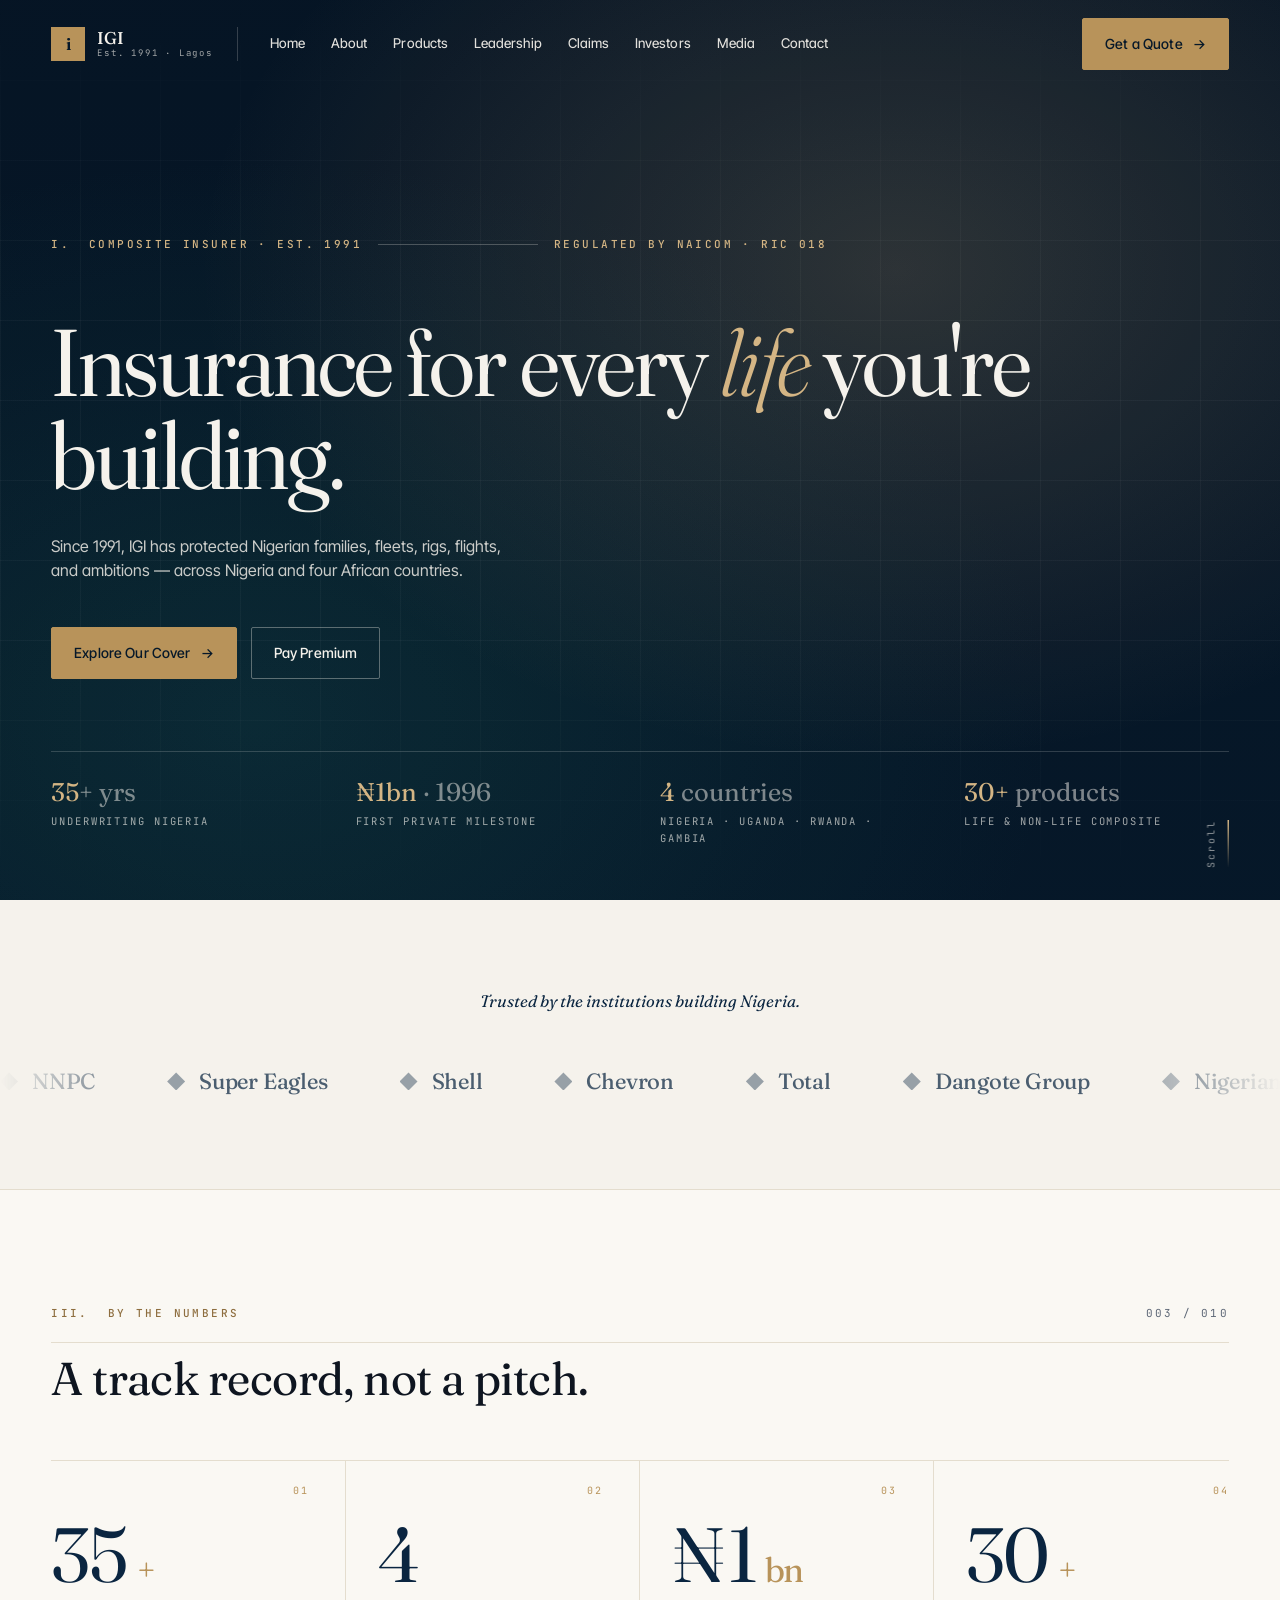
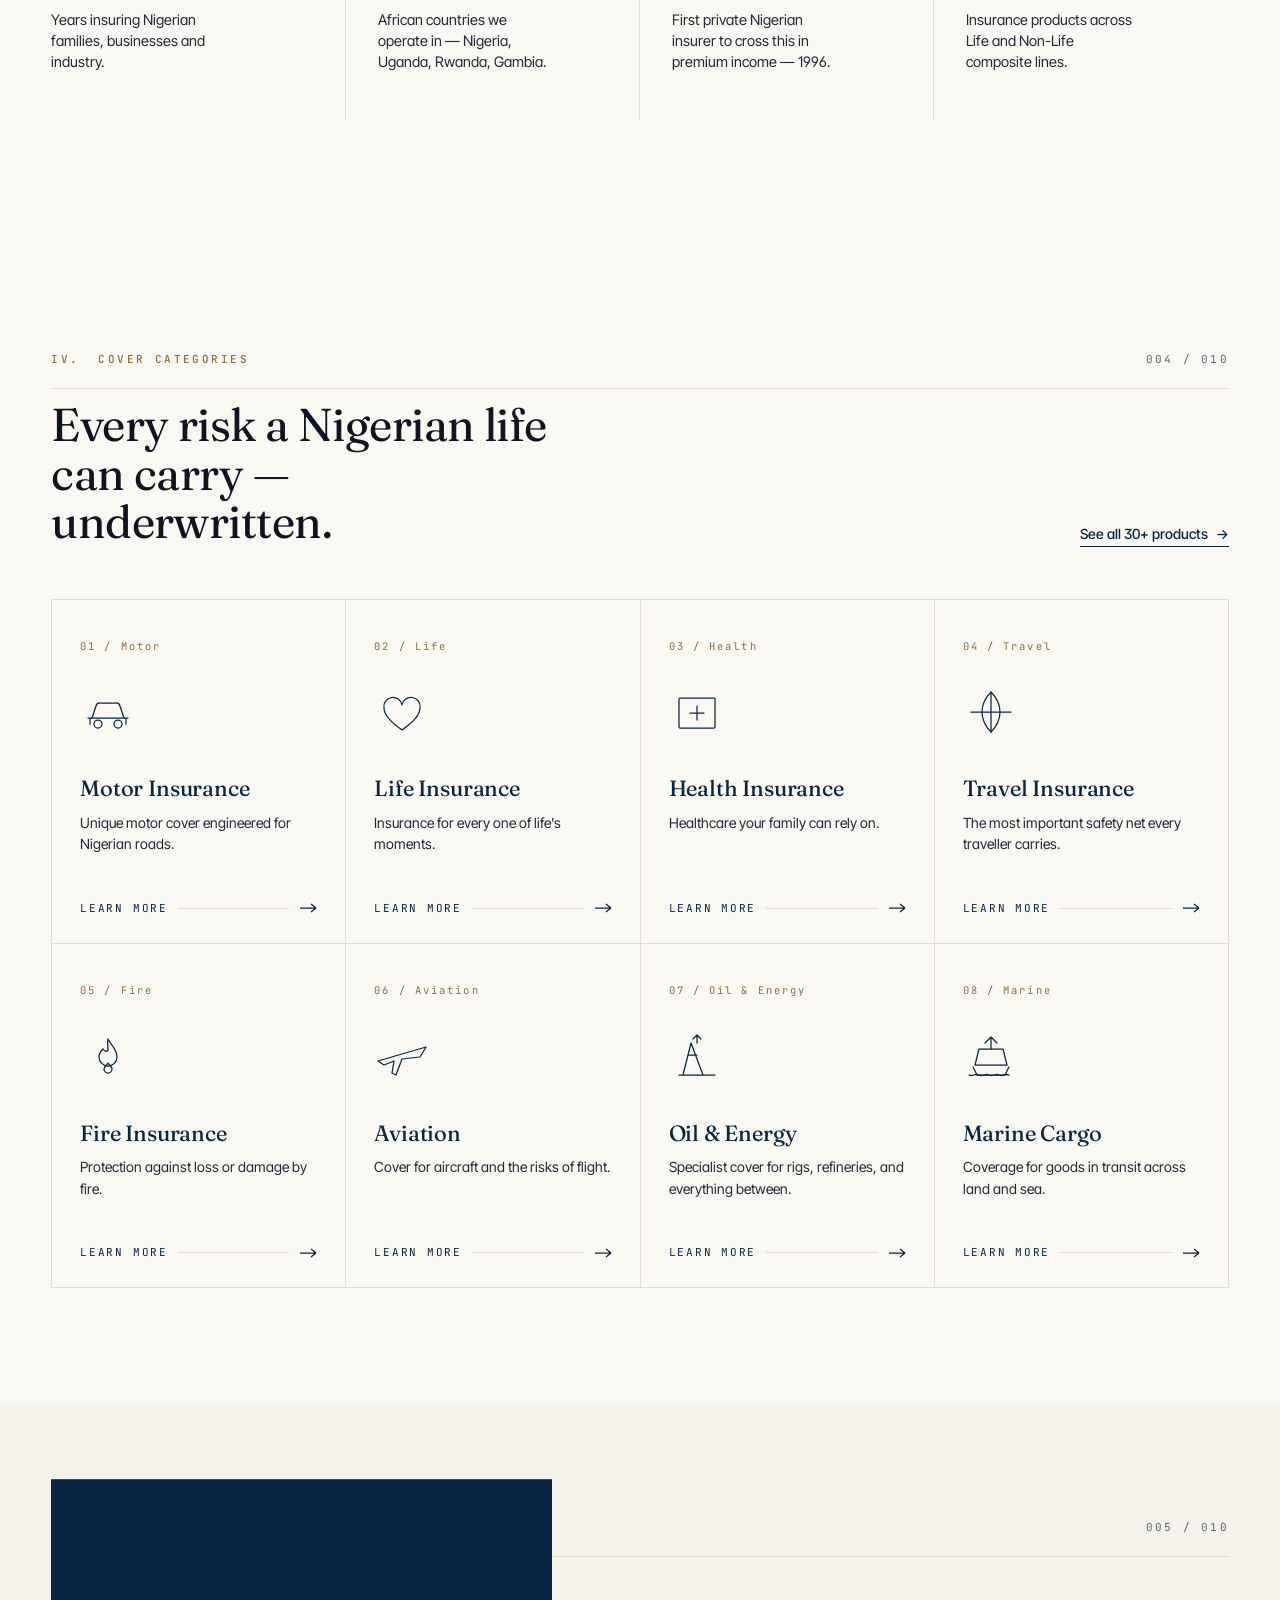
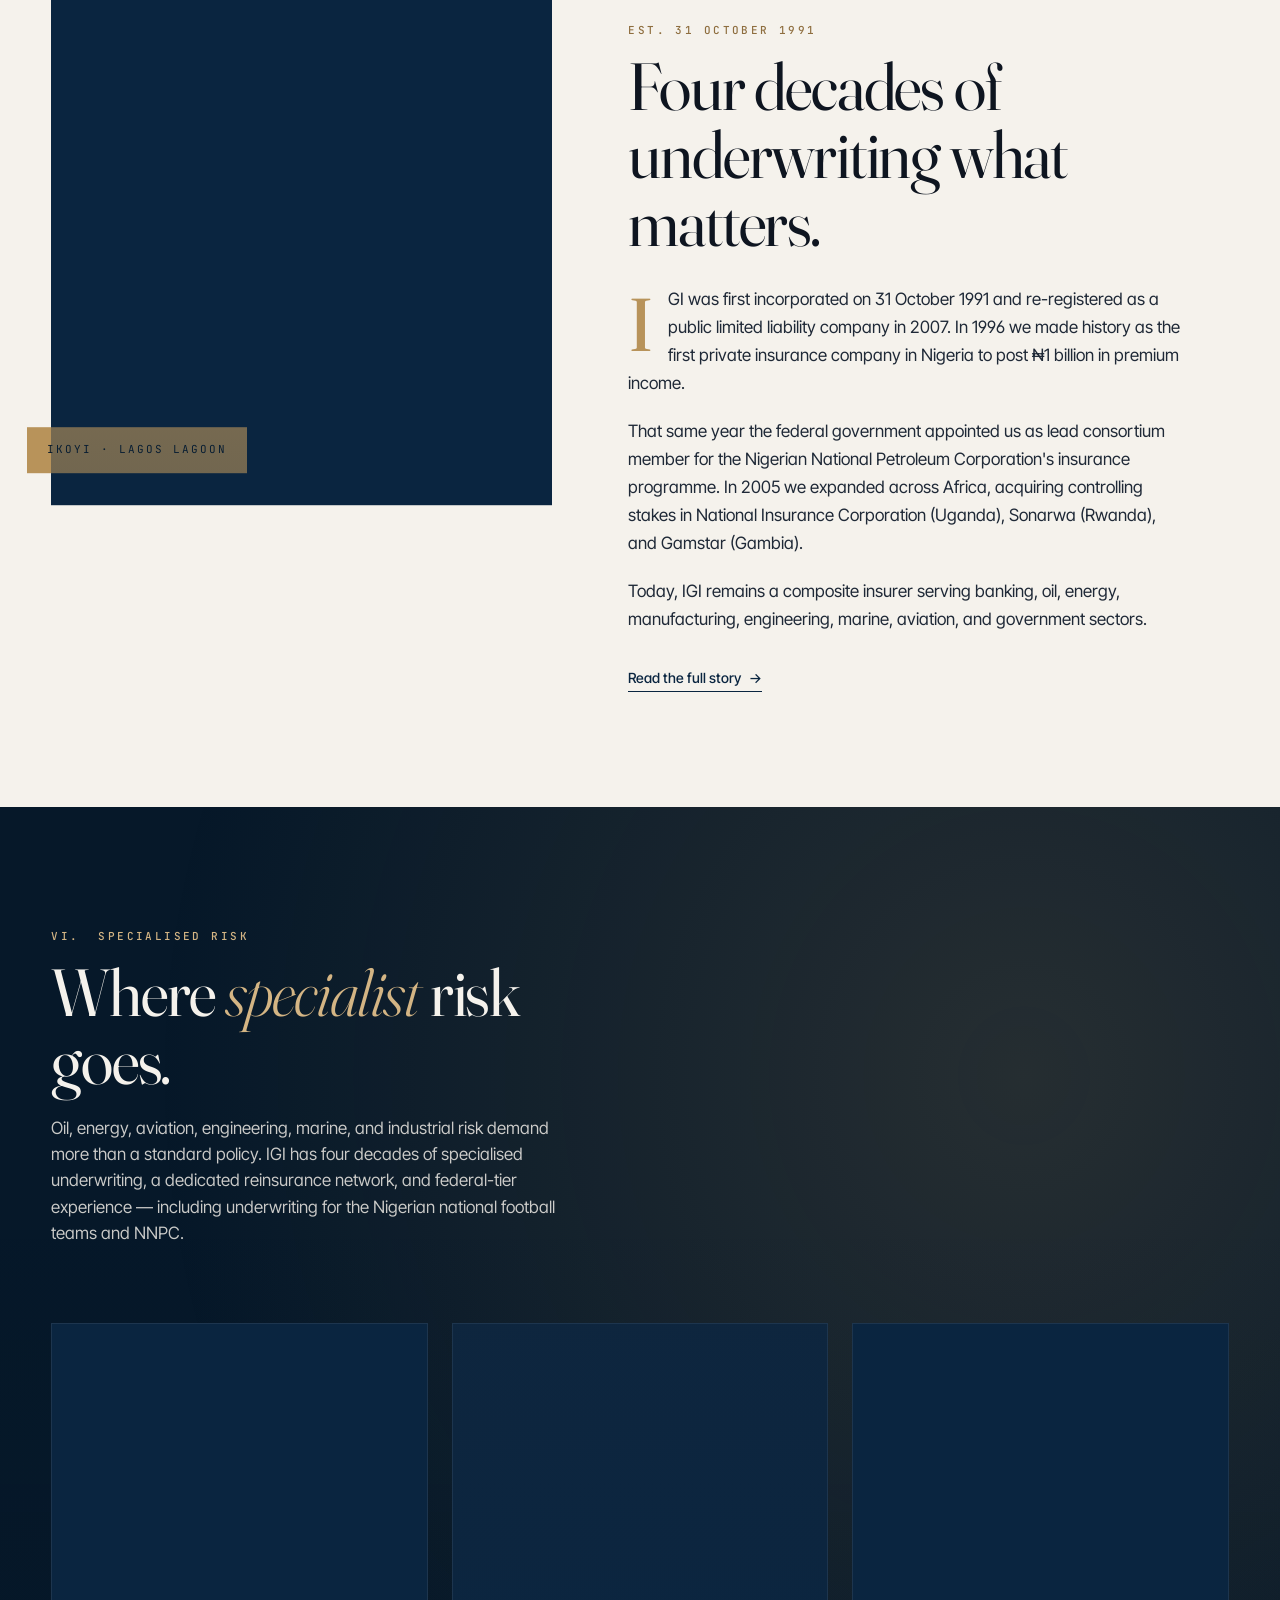
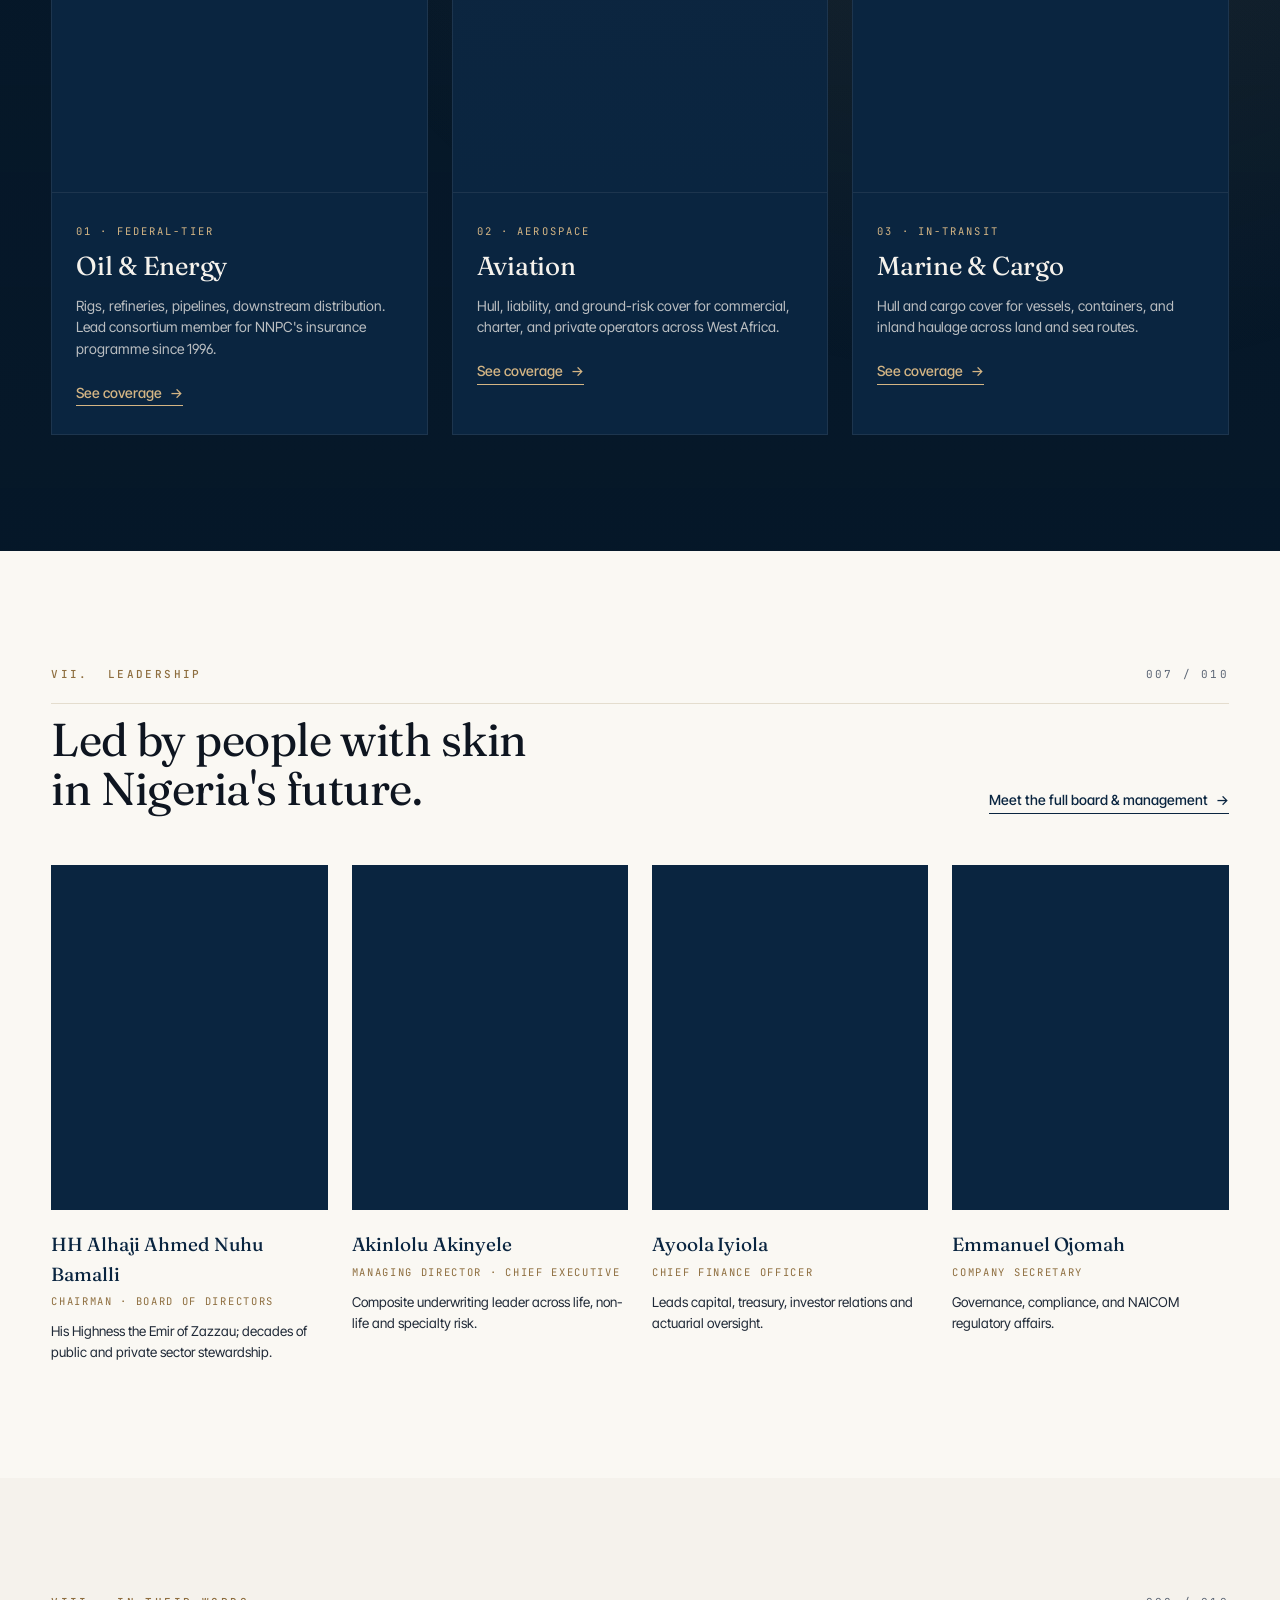
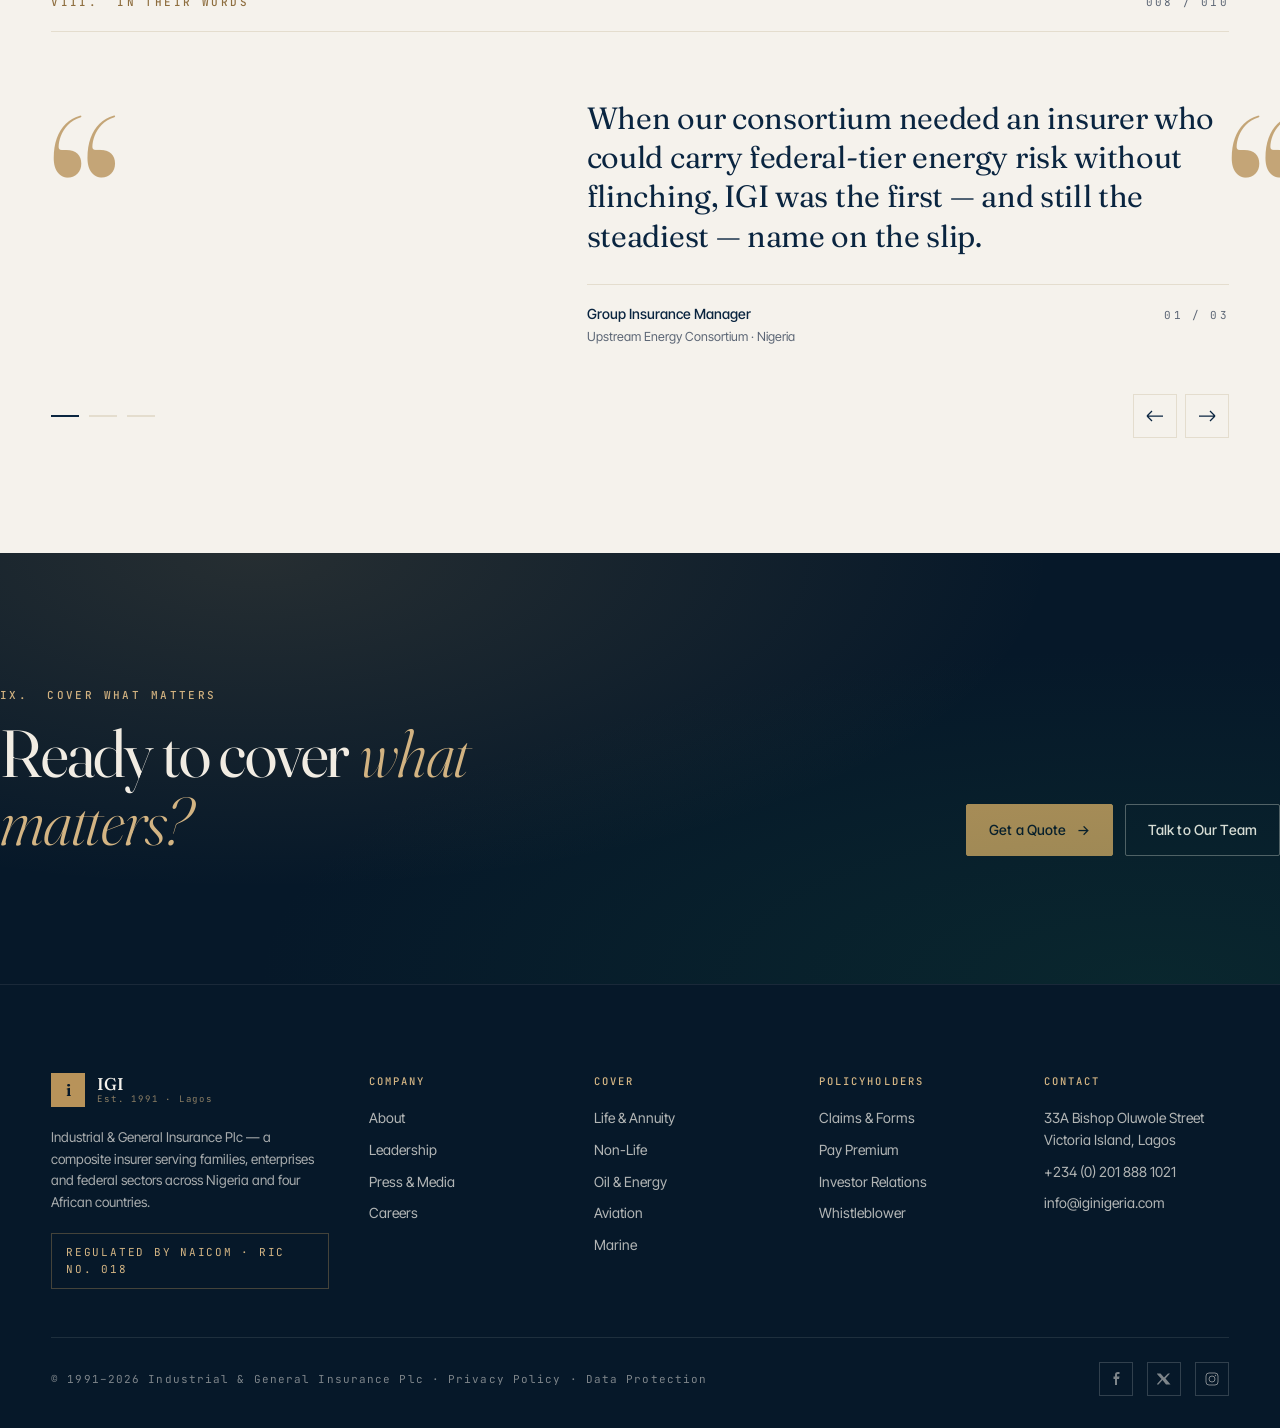
==== index.html @ 30a7a29e "Initial commit — IGI speculative redesign Static HTML/CSS/JS build of Industrial & General Insurance" ====
<!doctype html>
<html lang="en">
<head>
<meta charset="utf-8">
<meta name="viewport" content="width=device-width, initial-scale=1">
<title>IGI — Industrial & General Insurance Plc</title>
<meta name="description" content="Since 1991, IGI has protected Nigerian families, fleets, rigs, flights, and ambitions — across Nigeria and four African countries.">
<link rel="preconnect" href="https://fonts.googleapis.com">
<link rel="preconnect" href="https://fonts.gstatic.com" crossorigin>
<link href="https://fonts.googleapis.com/css2?family=Fraunces:ital,opsz,wght@0,9..144,300..600;1,9..144,300..500&family=Inter+Tight:wght@380;400;450;500;600&family=JetBrains+Mono:wght@400;500&display=swap" rel="stylesheet">
<link rel="stylesheet" href="assets/styles.css">
</head>
<body>

<!-- ============ NAV ============ -->
<header class="nav is-light">
  <div class="container nav__inner">
    <a href="index.html" class="nav__logo">
      <div class="nav__logo-mark">i</div>
      <div class="nav__logo-text">IGI<small>Est. 1991 · Lagos</small></div>
    </a>
    <nav class="nav__links" aria-label="Primary">
      <a class="nav__link is-active" href="index.html">Home</a>
      <a class="nav__link" href="about.html">About</a>
      <a class="nav__link" href="products.html">Products</a>
      <a class="nav__link" href="leadership.html">Leadership</a>
      <a class="nav__link" href="claims.html">Claims</a>
      <a class="nav__link" href="investors.html">Investors</a>
      <a class="nav__link" href="media.html">Media</a>
      <a class="nav__link" href="contact.html">Contact</a>
    </nav>
    <div class="nav__cta">
      <a href="#quote" class="btn btn--primary">Get a Quote <span class="btn__arrow">→</span></a>
      <button class="nav__toggle" type="button" aria-label="Toggle menu" aria-expanded="false">
        <span></span><span></span><span></span>
      </button>
    </div>
  </div>
</header>
<nav class="nav__mobile" aria-label="Mobile">
  <a href="index.html" class="is-active">Home</a>
  <a href="about.html">About</a>
  <a href="products.html">Products</a>
  <a href="leadership.html">Leadership</a>
  <a href="claims.html">Claims</a>
  <a href="investors.html">Investors</a>
  <a href="media.html">Media</a>
  <a href="contact.html">Contact</a>
  <a href="#quote" class="btn btn--primary">Get a Quote <span class="btn__arrow">→</span></a>
</nav>

<!-- ============ HERO ============ -->
<section class="hero" data-screen-label="01 Hero">
  <div class="hero__bg"></div>
  <div class="hero__grid"></div>
  <div class="container hero__content">
    <div class="hero__top">
      <span class="eyebrow eyebrow--light">I. &nbsp;Composite Insurer · Est. 1991</span>
      <span class="hero__top-line"></span>
      <span class="eyebrow eyebrow--light">Regulated by NAICOM · RIC 018</span>
    </div>
    <h1 class="display-xl">Insurance for every <em>life</em> you're building.</h1>
    <p class="hero__sub">Since 1991, IGI has protected Nigerian families, fleets, rigs, flights, and ambitions — across Nigeria and four African countries.</p>
    <div class="hero__ctas">
      <a href="#products" class="btn btn--primary">Explore Our Cover <span class="btn__arrow">→</span></a>
      <a href="#pay" class="btn btn--ghost">Pay Premium</a>
    </div>
    <div class="hero__meta">
      <div class="hero__meta-item"><div class="k">35<span style="color:rgba(245,242,236,0.5)">+ yrs</span></div><div class="l">Underwriting Nigeria</div></div>
      <div class="hero__meta-item"><div class="k">₦1bn<span style="color:rgba(245,242,236,0.5)"> · 1996</span></div><div class="l">First private milestone</div></div>
      <div class="hero__meta-item"><div class="k">4 <span style="color:rgba(245,242,236,0.5)">countries</span></div><div class="l">Nigeria · Uganda · Rwanda · Gambia</div></div>
      <div class="hero__meta-item"><div class="k">30+<span style="color:rgba(245,242,236,0.5)"> products</span></div><div class="l">Life &amp; Non-Life composite</div></div>
    </div>
  </div>
  <div class="hero__scroll">Scroll</div>
</section>

<!-- ============ TRUST BAR ============ -->
<section class="trust" data-screen-label="02 Trust">
  <div class="container">
    <p class="trust__caption">Trusted by the institutions building Nigeria.</p>
  </div>
  <div class="marquee">
    <div class="marquee__track">
      <span class="marquee__item">NNPC</span>
      <span class="marquee__item">Super Eagles</span>
      <span class="marquee__item">Shell</span>
      <span class="marquee__item">Chevron</span>
      <span class="marquee__item">Total</span>
      <span class="marquee__item">Dangote Group</span>
      <span class="marquee__item">Nigerian Aviation</span>
      <span class="marquee__item">FGN</span>
      <!-- duplicate for seamless loop -->
      <span class="marquee__item">NNPC</span>
      <span class="marquee__item">Super Eagles</span>
      <span class="marquee__item">Shell</span>
      <span class="marquee__item">Chevron</span>
      <span class="marquee__item">Total</span>
      <span class="marquee__item">Dangote Group</span>
      <span class="marquee__item">Nigerian Aviation</span>
      <span class="marquee__item">FGN</span>
    </div>
  </div>
</section>

<!-- ============ STATS ============ -->
<section class="section stats" data-screen-label="03 Stats">
  <div class="container">
    <div class="section-head stats__head reveal">
      <div class="section-head__row">
        <span class="eyebrow">III. &nbsp;By the numbers</span>
        <span class="numeral">003 / 010</span>
      </div>
      <h2 class="display-m">A track record, not a pitch.</h2>
    </div>
    <div class="stats__grid reveal-stagger">
      <div class="stats__cell">
        <span class="ix">01</span>
        <div class="num"><span data-count="35">0</span><span class="unit">+</span></div>
        <div class="label">Years insuring Nigerian families, businesses and industry.</div>
      </div>
      <div class="stats__cell">
        <span class="ix">02</span>
        <div class="num"><span data-count="4">0</span></div>
        <div class="label">African countries we operate in — Nigeria, Uganda, Rwanda, Gambia.</div>
      </div>
      <div class="stats__cell">
        <span class="ix">03</span>
        <div class="num">₦<span data-count="1">0</span><span class="unit">bn</span></div>
        <div class="label">First private Nigerian insurer to cross this in premium income — 1996.</div>
      </div>
      <div class="stats__cell">
        <span class="ix">04</span>
        <div class="num"><span data-count="30">0</span><span class="unit">+</span></div>
        <div class="label">Insurance products across Life and Non-Life composite lines.</div>
      </div>
    </div>
  </div>
</section>

<!-- ============ PRODUCTS ============ -->
<section id="products" class="section products" data-screen-label="04 Products">
  <div class="container">
    <div class="section-head reveal">
      <div class="section-head__row">
        <span class="eyebrow">IV. &nbsp;Cover categories</span>
        <span class="numeral">004 / 010</span>
      </div>
      <div style="display:flex; align-items:end; justify-content:space-between; gap:40px; flex-wrap:wrap;">
        <h2 class="display-m" style="max-width:18ch; margin:0;">Every risk a Nigerian life can carry — underwritten.</h2>
        <a href="products.html" class="link-arrow">See all 30+ products <span>→</span></a>
      </div>
    </div>
    <div class="products__grid reveal-stagger">
      <!-- 1. Motor -->
      <a href="products.html#motor" class="pcard">
        <span class="pcard__num">01 / Motor</span>
        <div class="pcard__icon">
          <svg viewBox="0 0 56 56"><path d="M8 34h40M12 34l4-12a4 4 0 0 1 4-3h16a4 4 0 0 1 4 3l4 12M10 34v6M46 34v6"/><circle cx="18" cy="40" r="4"/><circle cx="38" cy="40" r="4"/></svg>
        </div>
        <h3 class="pcard__title">Motor Insurance</h3>
        <p class="pcard__desc">Unique motor cover engineered for Nigerian roads.</p>
        <div class="pcard__arrow"><span>Learn more</span><div class="pcard__arrow-line"></div><svg width="18" height="10" viewBox="0 0 18 10" fill="none"><path d="M1 5h16m0 0l-5-4m5 4l-5 4" stroke="currentColor" stroke-width="1.25"/></svg></div>
      </a>
      <!-- 2. Life -->
      <a href="products.html#life" class="pcard">
        <span class="pcard__num">02 / Life</span>
        <div class="pcard__icon">
          <svg viewBox="0 0 56 56"><path d="M28 46c-10-7-18-14-18-22a9 9 0 0 1 18-3 9 9 0 0 1 18 3c0 8-8 15-18 22Z"/></svg>
        </div>
        <h3 class="pcard__title">Life Insurance</h3>
        <p class="pcard__desc">Insurance for every one of life's moments.</p>
        <div class="pcard__arrow"><span>Learn more</span><div class="pcard__arrow-line"></div><svg width="18" height="10" viewBox="0 0 18 10" fill="none"><path d="M1 5h16m0 0l-5-4m5 4l-5 4" stroke="currentColor" stroke-width="1.25"/></svg></div>
      </a>
      <!-- 3. Health -->
      <a href="products.html#health" class="pcard">
        <span class="pcard__num">03 / Health</span>
        <div class="pcard__icon">
          <svg viewBox="0 0 56 56"><rect x="10" y="14" width="36" height="30" rx="1"/><path d="M28 22v14M21 29h14"/></svg>
        </div>
        <h3 class="pcard__title">Health Insurance</h3>
        <p class="pcard__desc">Healthcare your family can rely on.</p>
        <div class="pcard__arrow"><span>Learn more</span><div class="pcard__arrow-line"></div><svg width="18" height="10" viewBox="0 0 18 10" fill="none"><path d="M1 5h16m0 0l-5-4m5 4l-5 4" stroke="currentColor" stroke-width="1.25"/></svg></div>
      </a>
      <!-- 4. Travel -->
      <a href="products.html#travel" class="pcard">
        <span class="pcard__num">04 / Travel</span>
        <div class="pcard__icon">
          <svg viewBox="0 0 56 56"><path d="M28 8c-6 6-9 12-9 20s3 14 9 20c6-6 9-12 9-20s-3-14-9-20Z"/><path d="M8 28h40M28 8v40"/></svg>
        </div>
        <h3 class="pcard__title">Travel Insurance</h3>
        <p class="pcard__desc">The most important safety net every traveller carries.</p>
        <div class="pcard__arrow"><span>Learn more</span><div class="pcard__arrow-line"></div><svg width="18" height="10" viewBox="0 0 18 10" fill="none"><path d="M1 5h16m0 0l-5-4m5 4l-5 4" stroke="currentColor" stroke-width="1.25"/></svg></div>
      </a>
      <!-- 5. Fire -->
      <a href="products.html#fire" class="pcard">
        <span class="pcard__num">05 / Fire</span>
        <div class="pcard__icon">
          <svg viewBox="0 0 56 56"><path d="M28 10c3 6 9 10 9 18a9 9 0 0 1-18 0c0-4 2-6 4-8 2 3 5 3 5 0 0-3-1-6 0-10Z"/><path d="M28 34c1 2 4 3 4 6a4 4 0 0 1-8 0c0-2 2-3 4-6Z"/></svg>
        </div>
        <h3 class="pcard__title">Fire Insurance</h3>
        <p class="pcard__desc">Protection against loss or damage by fire.</p>
        <div class="pcard__arrow"><span>Learn more</span><div class="pcard__arrow-line"></div><svg width="18" height="10" viewBox="0 0 18 10" fill="none"><path d="M1 5h16m0 0l-5-4m5 4l-5 4" stroke="currentColor" stroke-width="1.25"/></svg></div>
      </a>
      <!-- 6. Aviation -->
      <a href="products.html#aviation" class="pcard">
        <span class="pcard__num">06 / Aviation</span>
        <div class="pcard__icon">
          <svg viewBox="0 0 56 56"><path d="M4 32l48-14-6 10-18 2-6 16-4-2 2-12-10 4-6-4Z"/></svg>
        </div>
        <h3 class="pcard__title">Aviation</h3>
        <p class="pcard__desc">Cover for aircraft and the risks of flight.</p>
        <div class="pcard__arrow"><span>Learn more</span><div class="pcard__arrow-line"></div><svg width="18" height="10" viewBox="0 0 18 10" fill="none"><path d="M1 5h16m0 0l-5-4m5 4l-5 4" stroke="currentColor" stroke-width="1.25"/></svg></div>
      </a>
      <!-- 7. Oil & Energy -->
      <a href="products.html#oil" class="pcard">
        <span class="pcard__num">07 / Oil &amp; Energy</span>
        <div class="pcard__icon">
          <svg viewBox="0 0 56 56"><path d="M14 46l8-32 12 32M20 26h8M10 46h36"/><path d="M28 14V6M24 10l4-4 4 4"/></svg>
        </div>
        <h3 class="pcard__title">Oil &amp; Energy</h3>
        <p class="pcard__desc">Specialist cover for rigs, refineries, and everything between.</p>
        <div class="pcard__arrow"><span>Learn more</span><div class="pcard__arrow-line"></div><svg width="18" height="10" viewBox="0 0 18 10" fill="none"><path d="M1 5h16m0 0l-5-4m5 4l-5 4" stroke="currentColor" stroke-width="1.25"/></svg></div>
      </a>
      <!-- 8. Marine -->
      <a href="products.html#marine" class="pcard">
        <span class="pcard__num">08 / Marine</span>
        <div class="pcard__icon">
          <svg viewBox="0 0 56 56"><path d="M10 38l4 8h28l4-8M12 36h32l-4-16H16Z"/><path d="M28 20V8M22 14l6-6 6 6"/><path d="M6 46c4 2 6-2 10 0s6-2 10 0 6-2 10 0 6-2 10 0"/></svg>
        </div>
        <h3 class="pcard__title">Marine Cargo</h3>
        <p class="pcard__desc">Coverage for goods in transit across land and sea.</p>
        <div class="pcard__arrow"><span>Learn more</span><div class="pcard__arrow-line"></div><svg width="18" height="10" viewBox="0 0 18 10" fill="none"><path d="M1 5h16m0 0l-5-4m5 4l-5 4" stroke="currentColor" stroke-width="1.25"/></svg></div>
      </a>
    </div>
  </div>
</section>

<!-- ============ HISTORY ============ -->
<section class="section history" data-screen-label="05 History">
  <div class="container">
    <div class="section-head reveal">
      <div class="section-head__row">
        <span class="eyebrow">V. &nbsp;Why IGI</span>
        <span class="numeral">005 / 010</span>
      </div>
    </div>
    <div class="history__grid">
      <div class="history__media reveal" data-parallax="-0.04">
        <div class="ph" data-ph="Ikoyi / Lekki-Ikoyi Bridge" data-ratio="4/5" data-ph-variant="brass"></div>
        <div class="tag">Ikoyi · Lagos Lagoon</div>
      </div>
      <div class="history__copy reveal">
        <span class="eyebrow">Est. 31 October 1991</span>
        <h2 class="display-l">Four decades of underwriting what matters.</h2>
        <p class="body-l drop">IGI was first incorporated on 31 October 1991 and re-registered as a public limited liability company in 2007. In 1996 we made history as the first private insurance company in Nigeria to post ₦1 billion in premium income.</p>
        <p class="body-l">That same year the federal government appointed us as lead consortium member for the Nigerian National Petroleum Corporation's insurance programme. In 2005 we expanded across Africa, acquiring controlling stakes in National Insurance Corporation (Uganda), Sonarwa (Rwanda), and Gamstar (Gambia).</p>
        <p class="body-l">Today, IGI remains a composite insurer serving banking, oil, energy, manufacturing, engineering, marine, aviation, and government sectors.</p>
        <div class="history__cta"><a href="about.html" class="link-arrow">Read the full story <span>→</span></a></div>
      </div>
    </div>
  </div>
</section>

<!-- ============ SPECIALIST ============ -->
<section class="section specialist" data-screen-label="06 Specialist">
  <div class="specialist__bg" data-parallax="0.15"></div>
  <div class="container">
    <div class="specialist__head reveal">
      <span class="eyebrow eyebrow--light">VI. &nbsp;Specialised risk</span>
      <h2 class="display-l">Where <em>specialist</em> risk goes.</h2>
      <p class="lede" style="color:rgba(245,242,236,0.82)">Oil, energy, aviation, engineering, marine, and industrial risk demand more than a standard policy. IGI has four decades of specialised underwriting, a dedicated reinsurance network, and federal-tier experience — including underwriting for the Nigerian national football teams and NNPC.</p>
    </div>
    <div class="specialist__grid reveal-stagger">
      <div class="scard">
        <div class="ph" data-ph="Offshore rig / Niger Delta" data-ratio="4/5" data-ph-variant="dark"></div>
        <div class="scard__body">
          <span class="scard__kicker">01 · Federal-tier</span>
          <h3 class="scard__title">Oil &amp; Energy</h3>
          <p class="scard__desc">Rigs, refineries, pipelines, downstream distribution. Lead consortium member for NNPC's insurance programme since 1996.</p>
          <a href="products.html#oil" class="link-arrow link-arrow--light">See coverage <span>→</span></a>
        </div>
      </div>
      <div class="scard">
        <div class="ph" data-ph="Aircraft on tarmac / Murtala Muhammed" data-ratio="4/5" data-ph-variant="graphite"></div>
        <div class="scard__body">
          <span class="scard__kicker">02 · Aerospace</span>
          <h3 class="scard__title">Aviation</h3>
          <p class="scard__desc">Hull, liability, and ground-risk cover for commercial, charter, and private operators across West Africa.</p>
          <a href="products.html#aviation" class="link-arrow link-arrow--light">See coverage <span>→</span></a>
        </div>
      </div>
      <div class="scard">
        <div class="ph" data-ph="Cargo vessel / Apapa Port" data-ratio="4/5" data-ph-variant="dark"></div>
        <div class="scard__body">
          <span class="scard__kicker">03 · In-transit</span>
          <h3 class="scard__title">Marine &amp; Cargo</h3>
          <p class="scard__desc">Hull and cargo cover for vessels, containers, and inland haulage across land and sea routes.</p>
          <a href="products.html#marine" class="link-arrow link-arrow--light">See coverage <span>→</span></a>
        </div>
      </div>
    </div>
  </div>
</section>

<!-- ============ LEADERSHIP ============ -->
<section class="section leadership" data-screen-label="07 Leadership">
  <div class="container">
    <div class="section-head reveal">
      <div class="section-head__row">
        <span class="eyebrow">VII. &nbsp;Leadership</span>
        <span class="numeral">007 / 010</span>
      </div>
      <div style="display:flex; align-items:end; justify-content:space-between; gap:40px; flex-wrap:wrap;">
        <h2 class="display-m" style="max-width:18ch; margin:0;">Led by people with skin in Nigeria's future.</h2>
        <a href="leadership.html" class="link-arrow">Meet the full board &amp; management <span>→</span></a>
      </div>
    </div>
    <div class="leadership__grid reveal-stagger">
      <div class="lcard">
        <div class="ph" data-ph="Chairman / Portrait" data-ratio="4/5"></div>
        <div class="lcard__body">
          <h3 class="lcard__name">HH Alhaji Ahmed Nuhu Bamalli</h3>
          <p class="lcard__role">Chairman · Board of Directors</p>
          <p class="lcard__bio">His Highness the Emir of Zazzau; decades of public and private sector stewardship.</p>
        </div>
      </div>
      <div class="lcard">
        <div class="ph" data-ph="MD / CEO · Portrait" data-ratio="4/5"></div>
        <div class="lcard__body">
          <h3 class="lcard__name">Akinlolu Akinyele</h3>
          <p class="lcard__role">Managing Director · Chief Executive</p>
          <p class="lcard__bio">Composite underwriting leader across life, non-life and specialty risk.</p>
        </div>
      </div>
      <div class="lcard">
        <div class="ph" data-ph="CFO · Portrait" data-ratio="4/5"></div>
        <div class="lcard__body">
          <h3 class="lcard__name">Ayoola Iyiola</h3>
          <p class="lcard__role">Chief Finance Officer</p>
          <p class="lcard__bio">Leads capital, treasury, investor relations and actuarial oversight.</p>
        </div>
      </div>
      <div class="lcard">
        <div class="ph" data-ph="Company Secretary · Portrait" data-ratio="4/5"></div>
        <div class="lcard__body">
          <h3 class="lcard__name">Emmanuel Ojomah</h3>
          <p class="lcard__role">Company Secretary</p>
          <p class="lcard__bio">Governance, compliance, and NAICOM regulatory affairs.</p>
        </div>
      </div>
    </div>
  </div>
</section>

<!-- ============ TESTIMONIALS ============ -->
<section class="section quotes" data-carousel data-screen-label="08 Testimonials">
  <div class="container">
    <div class="section-head reveal">
      <div class="section-head__row">
        <span class="eyebrow">VIII. &nbsp;In their words</span>
        <span class="numeral">008 / 010</span>
      </div>
    </div>
    <div class="quotes__track">
      <div class="quote">
        <p class="quote__mark">&ldquo;</p>
        <div class="quote__body">
          <p>When our consortium needed an insurer who could carry federal-tier energy risk without flinching, IGI was the first — and still the steadiest — name on the slip.</p>
          <div class="quote__meta">
            <div class="quote__who">Group Insurance Manager <span>Upstream Energy Consortium · Nigeria</span></div>
            <span class="numeral">01 / 03</span>
          </div>
        </div>
      </div>
      <div class="quote">
        <p class="quote__mark">&ldquo;</p>
        <div class="quote__body">
          <p>Three decades of claims history with IGI tells a simple story: they settle what they write, and they write what they understand.</p>
          <div class="quote__meta">
            <div class="quote__who">Director, Corporate Risk <span>Pan-African Logistics Group</span></div>
            <span class="numeral">02 / 03</span>
          </div>
        </div>
      </div>
      <div class="quote">
        <p class="quote__mark">&ldquo;</p>
        <div class="quote__body">
          <p>You want a composite insurer who speaks banking, oil, aviation, and marine — in one sentence, with one signature. IGI does.</p>
          <div class="quote__meta">
            <div class="quote__who">Head of Treasury <span>Tier-1 Nigerian Bank</span></div>
            <span class="numeral">03 / 03</span>
          </div>
        </div>
      </div>
    </div>
    <div class="quotes__controls">
      <div class="quotes__dots"></div>
      <div class="quotes__nav">
        <button class="quotes__btn" data-prev aria-label="Previous">
          <svg width="18" height="12" viewBox="0 0 18 12" fill="none"><path d="M17 6H1m0 0l5-5M1 6l5 5" stroke="currentColor" stroke-width="1.25"/></svg>
        </button>
        <button class="quotes__btn" data-next aria-label="Next">
          <svg width="18" height="12" viewBox="0 0 18 12" fill="none"><path d="M1 6h16m0 0l-5-5m5 5l-5 5" stroke="currentColor" stroke-width="1.25"/></svg>
        </button>
      </div>
    </div>
  </div>
</section>

<!-- ============ CTA BAND ============ -->
<section class="cta-band" id="quote" data-screen-label="09 CTA">
  <div class="container cta-band__inner">
    <div class="reveal">
      <span class="eyebrow eyebrow--light">IX. &nbsp;Cover what matters</span>
      <h2 class="display-l" style="margin-top:14px;">Ready to cover <em>what matters?</em></h2>
    </div>
    <div class="cta-band__actions reveal">
      <a href="#quote" class="btn btn--primary">Get a Quote <span class="btn__arrow">→</span></a>
      <a href="contact.html" class="btn btn--ghost">Talk to Our Team</a>
    </div>
  </div>
</section>

<!-- ============ FOOTER ============ -->
<footer class="footer" data-screen-label="10 Footer">
  <div class="container">
    <div class="footer__top">
      <div class="footer__brand">
        <a href="index.html" class="nav__logo">
          <div class="nav__logo-mark">i</div>
          <div class="nav__logo-text" style="color:var(--ivory)">IGI<small style="color:var(--brass-light)">Est. 1991 · Lagos</small></div>
        </a>
        <p>Industrial &amp; General Insurance Plc — a composite insurer serving families, enterprises and federal sectors across Nigeria and four African countries.</p>
        <div class="footer__reg">Regulated by NAICOM · RIC No. 018</div>
      </div>
      <div class="footer__col">
        <h4>Company</h4>
        <ul>
          <li><a href="about.html">About</a></li>
          <li><a href="leadership.html">Leadership</a></li>
          <li><a href="media.html">Press &amp; Media</a></li>
          <li><a href="#careers">Careers</a></li>
        </ul>
      </div>
      <div class="footer__col">
        <h4>Cover</h4>
        <ul>
          <li><a href="products.html#life">Life &amp; Annuity</a></li>
          <li><a href="products.html#non-life">Non-Life</a></li>
          <li><a href="products.html#oil">Oil &amp; Energy</a></li>
          <li><a href="products.html#aviation">Aviation</a></li>
          <li><a href="products.html#marine">Marine</a></li>
        </ul>
      </div>
      <div class="footer__col">
        <h4>Policyholders</h4>
        <ul>
          <li><a href="claims.html">Claims &amp; Forms</a></li>
          <li><a href="#pay">Pay Premium</a></li>
          <li><a href="investors.html">Investor Relations</a></li>
          <li><a href="#whistle">Whistleblower</a></li>
        </ul>
      </div>
      <div class="footer__col">
        <h4>Contact</h4>
        <ul>
          <li>33A Bishop Oluwole Street<br>Victoria Island, Lagos</li>
          <li><a href="tel:+2342018881021">+234 (0) 201 888 1021</a></li>
          <li><a href="mailto:info@iginigeria.com">info@iginigeria.com</a></li>
        </ul>
      </div>
    </div>
    <div class="footer__bottom">
      <div>© 1991–2026 Industrial &amp; General Insurance Plc · Privacy Policy · Data Protection</div>
      <div class="footer__social">
        <a href="#" aria-label="Facebook"><svg width="14" height="14" viewBox="0 0 14 14" fill="none"><path d="M8 13V7h2l.5-2.5H8V3c0-.7.3-1 1-1h1.5V0H9C6.8 0 6 1.2 6 3v1.5H4.5V7H6v6h2Z" fill="currentColor"/></svg></a>
        <a href="#" aria-label="Twitter"><svg width="14" height="14" viewBox="0 0 14 14" fill="none"><path d="M11 1.5h2l-4.5 5 5 6H9l-3.5-4.5L1.5 12.5H-.5l5-5.5L-.5 1.5h4L7 5.5 11 1.5Z" fill="currentColor"/></svg></a>
        <a href="#" aria-label="Instagram"><svg width="14" height="14" viewBox="0 0 14 14" fill="none"><rect x="1" y="1" width="12" height="12" rx="3" stroke="currentColor"/><circle cx="7" cy="7" r="3" stroke="currentColor"/><circle cx="10.5" cy="3.5" r=".7" fill="currentColor"/></svg></a>
      </div>
    </div>
  </div>
</footer>

<script src="assets/placeholder.js"></script>
<script src="assets/site.js"></script>
</body>
</html>
---- assets/styles.css ----
/* ============================================
   IGI — Industrial & General Insurance Plc
   Design tokens + global styles
   ============================================ */

:root {
  --navy:        #0A2540;
  --navy-deep:   #061829;
  --navy-700:    #163454;
  --navy-600:    #22456B;
  --brass:       #B8935A;
  --brass-light: #D4B584;
  --brass-deep:  #8E6E3F;
  --emerald:     #14533D;
  --ivory:       #F5F2EC;
  --paper:       #FAF8F3;
  --paper-2:     #EFEAE0;
  --graphite:    #1F2937;
  --ink:         #0E1520;
  --muted:       #5C6675;
  --rule:        #E4DDCE;
  --rule-dark:   rgba(245,242,236,0.14);

  --f-display: 'Fraunces', 'Canela', Georgia, serif;
  --f-body:    'Inter Tight', 'Inter', -apple-system, BlinkMacSystemFont, 'Helvetica Neue', Arial, sans-serif;
  --f-mono:    'JetBrains Mono', ui-monospace, 'SF Mono', Menlo, monospace;

  --pad-x: clamp(20px, 4vw, 72px);
  --maxw: 1360px;

  --ease: cubic-bezier(.2,.7,.2,1);
}

* { box-sizing: border-box; }
html, body { margin: 0; padding: 0; }
html { scroll-behavior: smooth; }
body {
  font-family: var(--f-body);
  color: var(--ink);
  background: var(--paper);
  -webkit-font-smoothing: antialiased;
  font-feature-settings: "ss01","cv11";
  line-height: 1.55;
  font-size: 16px;
}

img, svg { display: block; max-width: 100%; }
a { color: inherit; text-decoration: none; }

/* ---------- Type scale ---------- */
.display-xl {
  font-family: var(--f-display);
  font-weight: 380;
  font-size: clamp(48px, 7.4vw, 104px);
  line-height: 0.98;
  letter-spacing: -0.02em;
  font-variation-settings: "opsz" 144, "SOFT" 30;
}
.display-l {
  font-family: var(--f-display);
  font-weight: 380;
  font-size: clamp(40px, 5.2vw, 72px);
  line-height: 1.02;
  letter-spacing: -0.018em;
  font-variation-settings: "opsz" 144;
}
.display-m {
  font-family: var(--f-display);
  font-weight: 400;
  font-size: clamp(32px, 3.6vw, 52px);
  line-height: 1.06;
  letter-spacing: -0.012em;
}
.display-s {
  font-family: var(--f-display);
  font-weight: 420;
  font-size: clamp(24px, 2.2vw, 32px);
  line-height: 1.15;
  letter-spacing: -0.005em;
}
.lede {
  font-family: var(--f-body);
  font-size: clamp(17px, 1.3vw, 20px);
  line-height: 1.55;
  color: var(--graphite);
  max-width: 60ch;
  font-weight: 380;
}
.body-l { font-size: 17px; line-height: 1.65; color: var(--graphite); }
.body   { font-size: 15.5px; line-height: 1.65; color: var(--graphite); }
.small  { font-size: 13px; line-height: 1.55; color: var(--muted); }

.eyebrow {
  font-family: var(--f-mono);
  font-size: 11px;
  font-weight: 500;
  letter-spacing: 0.22em;
  text-transform: uppercase;
  color: var(--brass-deep);
}
.eyebrow--light { color: var(--brass-light); }

.numeral {
  font-family: var(--f-mono);
  font-size: 11px;
  letter-spacing: 0.2em;
  color: var(--muted);
}

/* ---------- Layout helpers ---------- */
.container {
  width: 100%;
  max-width: var(--maxw);
  margin: 0 auto;
  padding-left: var(--pad-x);
  padding-right: var(--pad-x);
}
section { position: relative; }
.section {
  padding-top: clamp(72px, 9vw, 140px);
  padding-bottom: clamp(72px, 9vw, 140px);
}
.section--tight { padding-top: clamp(48px, 6vw, 96px); padding-bottom: clamp(48px, 6vw, 96px); }
.rule { height: 1px; background: var(--rule); width: 100%; }
.rule--dark { background: var(--rule-dark); }
.section-head {
  display: grid;
  grid-template-columns: 1fr;
  gap: 12px;
  margin-bottom: clamp(32px, 4vw, 56px);
}
.section-head__row {
  display: flex; align-items: center; gap: 16px;
  padding-bottom: 20px; border-bottom: 1px solid var(--rule);
}
.section-head__row .numeral { margin-left: auto; }

/* ---------- Buttons ---------- */
.btn {
  display: inline-flex; align-items: center; gap: 10px;
  padding: 14px 22px;
  font-family: var(--f-body);
  font-size: 14px;
  font-weight: 500;
  letter-spacing: 0.01em;
  border-radius: 2px;
  border: 1px solid transparent;
  cursor: pointer;
  transition: all .35s var(--ease);
  white-space: nowrap;
  text-decoration: none;
}
.btn--primary {
  background: var(--brass);
  color: var(--navy-deep);
  border-color: var(--brass);
}
.btn--primary:hover { background: var(--brass-light); border-color: var(--brass-light); transform: translateY(-1px); }
.btn--ghost {
  background: transparent;
  color: var(--ivory);
  border-color: rgba(245,242,236,0.35);
}
.btn--ghost:hover { border-color: var(--brass-light); color: var(--brass-light); }
.btn--dark {
  background: var(--navy);
  color: var(--ivory);
  border-color: var(--navy);
}
.btn--dark:hover { background: var(--navy-deep); }
.btn--outline {
  background: transparent;
  color: var(--navy);
  border-color: var(--navy);
}
.btn--outline:hover { background: var(--navy); color: var(--ivory); }
.btn__arrow {
  display: inline-block; transition: transform .35s var(--ease);
}
.btn:hover .btn__arrow { transform: translateX(4px); }

.link-arrow {
  display: inline-flex; align-items: center; gap: 8px;
  font-size: 14px; font-weight: 500;
  color: var(--navy);
  padding-bottom: 2px;
  border-bottom: 1px solid currentColor;
  transition: gap .3s var(--ease);
}
.link-arrow:hover { gap: 14px; }
.link-arrow--light { color: var(--brass-light); }

/* ---------- Placeholder image wrapper ---------- */
.ph {
  display: block;
  width: 100%;
  aspect-ratio: var(--r, 16/9);
  overflow: hidden;
  background: #0A2540;
}
.ph[data-ratio="3/4"]  { --r: 3/4; }
.ph[data-ratio="4/5"]  { --r: 4/5; }
.ph[data-ratio="1/1"]  { --r: 1/1; }
.ph[data-ratio="21/9"] { --r: 21/9; }
.ph[data-ratio="4/3"]  { --r: 4/3; }

/* ---------- Reveal animations ---------- */
.reveal { opacity: 0; transform: translateY(24px); transition: opacity .9s var(--ease), transform .9s var(--ease); }
.reveal.in { opacity: 1; transform: none; }
.reveal--right { transform: translateX(32px); }
.reveal--right.in { transform: none; }
.reveal-stagger > * { opacity: 0; transform: translateY(20px); transition: opacity .7s var(--ease), transform .7s var(--ease); }
.reveal-stagger.in > * { opacity: 1; transform: none; }
.reveal-stagger.in > *:nth-child(1) { transition-delay: .00s; }
.reveal-stagger.in > *:nth-child(2) { transition-delay: .06s; }
.reveal-stagger.in > *:nth-child(3) { transition-delay: .12s; }
.reveal-stagger.in > *:nth-child(4) { transition-delay: .18s; }
.reveal-stagger.in > *:nth-child(5) { transition-delay: .24s; }
.reveal-stagger.in > *:nth-child(6) { transition-delay: .30s; }
.reveal-stagger.in > *:nth-child(7) { transition-delay: .36s; }
.reveal-stagger.in > *:nth-child(8) { transition-delay: .42s; }

/* ---------- NAV ---------- */
.nav {
  position: fixed; top: 0; left: 0; right: 0;
  z-index: 100;
  padding: 18px 0;
  transition: padding .35s var(--ease), background .35s var(--ease), border-color .35s var(--ease), backdrop-filter .35s var(--ease);
  border-bottom: 1px solid transparent;
}
.nav__inner {
  display: flex; align-items: center; gap: 32px;
}
.nav.is-light { background: transparent; }
.nav.is-light .nav__link,
.nav.is-light .nav__logo-text { color: var(--ivory); }
.nav.is-light .nav__link-sep { background: rgba(245,242,236,0.25); }
.nav.is-scrolled {
  background: rgba(250,248,243,0.92);
  backdrop-filter: blur(16px);
  -webkit-backdrop-filter: blur(16px);
  border-bottom-color: var(--rule);
  padding: 10px 0;
}
.nav.is-scrolled .nav__link,
.nav.is-scrolled .nav__logo-text { color: var(--navy); }
.nav.is-scrolled .nav__link-sep { background: var(--rule); }

.nav__logo {
  display: flex; align-items: center; gap: 12px;
  padding-right: 24px; border-right: 1px solid rgba(245,242,236,0.2);
  transition: border-color .35s var(--ease);
}
.nav.is-scrolled .nav__logo { border-right-color: var(--rule); }
.nav__logo-mark {
  width: 34px; height: 34px;
  display: grid; place-items: center;
  background: var(--brass);
  color: var(--navy-deep);
  font-family: var(--f-display);
  font-weight: 600;
  font-size: 17px;
  letter-spacing: -0.02em;
}
.nav__logo-text {
  font-family: var(--f-display);
  font-weight: 500;
  font-size: 17px;
  letter-spacing: -0.01em;
  line-height: 1;
}
.nav__logo-text small {
  display: block;
  font-family: var(--f-mono);
  font-size: 9px;
  letter-spacing: 0.2em;
  margin-top: 3px;
  opacity: .65;
  font-weight: 400;
}
.nav__links {
  display: flex; align-items: center; gap: 26px;
  flex: 1;
}
.nav__link {
  font-size: 13.5px;
  font-weight: 450;
  letter-spacing: 0.005em;
  color: var(--ivory);
  opacity: .92;
  transition: opacity .25s var(--ease), color .25s var(--ease);
  position: relative;
}
.nav__link:hover { opacity: 1; color: var(--brass-light); }
.nav__link.is-active { color: var(--brass-light); }
.nav__cta {
  margin-left: auto;
  display: flex; align-items: center; gap: 14px;
}
.nav__phone {
  font-family: var(--f-mono);
  font-size: 12px;
  letter-spacing: 0.04em;
  color: var(--brass-light);
  opacity: .95;
}
.nav.is-scrolled .nav__phone { color: var(--brass-deep); }

@media (max-width: 900px) {
  .nav__links, .nav__phone { display: none; }
}

/* ---------- HERO ---------- */
.hero {
  position: relative;
  min-height: 100vh;
  min-height: 100svh;
  color: var(--ivory);
  background: var(--navy-deep);
  overflow: hidden;
  display: flex;
  align-items: flex-end;
}
.hero__bg {
  position: absolute; inset: 0;
  background: #051221;
}
.hero__bg::before {
  content: '';
  position: absolute; inset: 0;
  background-image:
    linear-gradient(180deg, rgba(6,24,41,0.45) 0%, rgba(6,24,41,0.7) 55%, rgba(6,24,41,0.95) 100%),
    url('https://images.unsplash.com/photo-1588401667987-e00844a56a33?w=1920&q=80&auto=format&fit=crop'),
    url('https://picsum.photos/seed/lagos-skyline-hero-dusk/1920/1080');
  background-size: cover, cover, cover;
  background-position: center, center, center;
  animation: kenBurns 18s var(--ease) infinite alternate;
}
.hero__bg::after {
  content: '';
  position: absolute; inset: 0;
  background:
    radial-gradient(ellipse at 70% 30%, rgba(184,147,90,0.22) 0%, transparent 55%),
    radial-gradient(ellipse at 20% 80%, rgba(20,83,61,0.25) 0%, transparent 55%);
  mix-blend-mode: screen;
}
@keyframes kenBurns {
  0%   { transform: scale(1.05) translate(0,0); }
  100% { transform: scale(1.15) translate(-1.5%, -1%); }
}
.hero__grid {
  position: absolute; inset: 0;
  background-image:
    linear-gradient(rgba(245,242,236,0.04) 1px, transparent 1px),
    linear-gradient(90deg, rgba(245,242,236,0.04) 1px, transparent 1px);
  background-size: 80px 80px;
  mask-image: linear-gradient(180deg, transparent 0%, black 30%, black 70%, transparent 100%);
  pointer-events: none;
}
.hero__content {
  position: relative; z-index: 2;
  width: 100%;
  padding-top: clamp(120px, 16vh, 200px);
  padding-bottom: clamp(40px, 6vh, 80px);
}
.hero__top {
  display: flex; align-items: center; gap: 16px;
  margin-bottom: clamp(40px, 7vh, 80px);
  opacity: 0; animation: fadeUp .9s var(--ease) .2s forwards;
}
.hero__top-line { flex: 1; height: 1px; background: rgba(245,242,236,0.25); max-width: 160px; }
.hero h1 {
  margin: 0;
  max-width: 18ch;
  color: var(--ivory);
  opacity: 0; animation: fadeUp 1.1s var(--ease) .35s forwards;
}
.hero h1 em {
  font-style: italic;
  color: var(--brass-light);
  font-weight: 300;
}
.hero__sub {
  max-width: 52ch;
  margin: clamp(20px, 2.5vw, 32px) 0 0;
  color: rgba(245,242,236,0.82);
  font-size: clamp(16px, 1.15vw, 19px);
  opacity: 0; animation: fadeUp 1.1s var(--ease) .55s forwards;
}
.hero__ctas {
  display: flex; flex-wrap: wrap; gap: 14px;
  margin-top: clamp(28px, 4vw, 44px);
  opacity: 0; animation: fadeUp 1.1s var(--ease) .75s forwards;
}
.hero__meta {
  display: grid;
  grid-template-columns: repeat(4, 1fr);
  gap: 40px;
  margin-top: clamp(56px, 8vh, 96px);
  padding-top: 28px;
  border-top: 1px solid rgba(245,242,236,0.18);
  opacity: 0; animation: fadeUp 1.1s var(--ease) .95s forwards;
}
.hero__meta-item .k {
  font-family: var(--f-display);
  font-size: clamp(22px, 2vw, 30px);
  color: var(--brass-light);
  font-weight: 400;
  line-height: 1;
  margin-bottom: 8px;
}
.hero__meta-item .l {
  font-family: var(--f-mono);
  font-size: 10.5px;
  letter-spacing: 0.18em;
  color: rgba(245,242,236,0.65);
  text-transform: uppercase;
}
@media (max-width: 760px) {
  .hero__meta { grid-template-columns: repeat(2, 1fr); gap: 24px; }
}

.hero__scroll {
  position: absolute;
  right: var(--pad-x);
  bottom: 32px;
  z-index: 3;
  display: flex; flex-direction: column; align-items: center; gap: 8px;
  font-family: var(--f-mono);
  font-size: 10px; letter-spacing: 0.2em;
  color: rgba(245,242,236,0.6);
  writing-mode: vertical-rl;
  transform: rotate(180deg);
}
.hero__scroll::after {
  content: ''; width: 1px; height: 48px; background: linear-gradient(to bottom, transparent, var(--brass-light));
  animation: scrollHint 1.8s var(--ease) infinite;
}
@keyframes scrollHint {
  0% { transform: translateY(-10px); opacity: 0; }
  40% { opacity: 1; }
  100% { transform: translateY(10px); opacity: 0; }
}
@media (max-width: 900px) { .hero__scroll { display: none; } }

@keyframes fadeUp {
  from { opacity: 0; transform: translateY(24px); }
  to   { opacity: 1; transform: none; }
}

/* ---------- TRUST BAR ---------- */
.trust {
  background: var(--ivory);
  padding: clamp(48px, 6vw, 72px) 0;
  border-bottom: 1px solid var(--rule);
}
.trust__caption {
  text-align: center;
  margin-bottom: 32px;
  font-family: var(--f-display);
  font-size: clamp(16px, 1.3vw, 19px);
  color: var(--navy);
  font-style: italic;
  font-weight: 380;
}
.marquee {
  overflow: hidden;
  mask-image: linear-gradient(90deg, transparent 0%, black 12%, black 88%, transparent 100%);
  -webkit-mask-image: linear-gradient(90deg, transparent 0%, black 12%, black 88%, transparent 100%);
}
.marquee__track {
  display: flex;
  gap: 72px;
  width: max-content;
  animation: marquee 42s linear infinite;
}
.marquee__item {
  display: flex; align-items: center; gap: 14px;
  padding: 18px 0;
  font-family: var(--f-display);
  font-size: 22px;
  font-weight: 450;
  letter-spacing: -0.01em;
  color: var(--navy);
  opacity: .72;
  white-space: nowrap;
}
.marquee__item::before {
  content: '';
  display: inline-block;
  width: 18px; height: 18px;
  background: var(--navy);
  clip-path: polygon(50% 0, 100% 50%, 50% 100%, 0 50%);
  opacity: .55;
}
@keyframes marquee {
  from { transform: translateX(0); }
  to   { transform: translateX(-50%); }
}

/* ---------- STATS ---------- */
.stats { background: var(--paper); }
.stats__head { margin-bottom: 56px; }
.stats__head h2 { margin: 0; }
.stats__grid {
  display: grid;
  grid-template-columns: repeat(4, 1fr);
  border-top: 1px solid var(--rule);
}
.stats__cell {
  padding: 56px 36px 48px 32px;
  border-right: 1px solid var(--rule);
  position: relative;
}
.stats__cell:first-child { padding-left: 0; }
.stats__cell:last-child { border-right: none; padding-right: 0; }
.stats__cell .num {
  font-family: var(--f-display);
  font-weight: 380;
  font-size: clamp(48px, 6vw, 84px);
  line-height: 1;
  letter-spacing: -0.03em;
  color: var(--navy);
  display: flex; align-items: baseline; gap: 4px;
}
.stats__cell .num .unit {
  font-size: 0.45em;
  color: var(--brass);
  font-weight: 400;
  margin-left: 6px;
}
.stats__cell .label {
  margin-top: 16px;
  font-size: 14.5px;
  color: var(--graphite);
  max-width: 22ch;
  line-height: 1.45;
}
.stats__cell .ix {
  position: absolute; top: 22px; right: 36px;
  font-family: var(--f-mono);
  font-size: 10px;
  letter-spacing: 0.2em;
  color: var(--brass);
}
.stats__cell:last-child .ix { right: 0; }
@media (max-width: 900px) {
  .stats__grid { grid-template-columns: repeat(2, 1fr); }
  .stats__cell:nth-child(2) { border-right: none; }
  .stats__cell:nth-child(-n+2) { border-bottom: 1px solid var(--rule); }
}

/* ---------- PRODUCTS GRID ---------- */
.products { background: var(--paper); }
.products__grid {
  display: grid;
  grid-template-columns: repeat(4, 1fr);
  gap: 0;
  border-top: 1px solid var(--rule);
  border-left: 1px solid var(--rule);
}
.pcard {
  position: relative;
  padding: 32px 28px 88px;
  border-right: 1px solid var(--rule);
  border-bottom: 1px solid var(--rule);
  background: var(--paper);
  cursor: pointer;
  transition: background .5s var(--ease), transform .5s var(--ease);
  overflow: hidden;
}
.pcard::before {
  content: '';
  position: absolute; inset: 0;
  background: var(--navy);
  transform: translateY(100%);
  transition: transform .55s var(--ease);
  z-index: 0;
}
.pcard > * { position: relative; z-index: 1; transition: color .4s var(--ease); }
.pcard:hover::before { transform: translateY(0); }
.pcard:hover .pcard__title,
.pcard:hover .pcard__desc,
.pcard:hover .pcard__num,
.pcard:hover .pcard__arrow,
.pcard:hover .pcard__icon svg { color: var(--ivory); }
.pcard:hover .pcard__icon svg path,
.pcard:hover .pcard__icon svg circle,
.pcard:hover .pcard__icon svg rect,
.pcard:hover .pcard__icon svg line,
.pcard:hover .pcard__icon svg polyline,
.pcard:hover .pcard__icon svg polygon { stroke: var(--brass-light); }
.pcard:hover .pcard__arrow-line { background: var(--brass-light); }
.pcard:hover .pcard__arrow svg { transform: translateX(8px); }

.pcard__num {
  font-family: var(--f-mono);
  font-size: 10.5px;
  letter-spacing: 0.2em;
  color: var(--brass-deep);
}
.pcard__icon {
  width: 56px; height: 56px;
  margin: 28px 0 36px;
  display: grid; place-items: center;
}
.pcard__icon svg { width: 100%; height: 100%; color: var(--navy); }
.pcard__icon svg path, .pcard__icon svg circle, .pcard__icon svg rect,
.pcard__icon svg line, .pcard__icon svg polyline, .pcard__icon svg polygon {
  stroke: var(--navy);
  stroke-width: 1.25;
  fill: none;
  stroke-linecap: round;
  stroke-linejoin: round;
  transition: stroke .4s var(--ease);
}
.pcard:hover .pcard__icon { animation: iconPop .6s var(--ease); }
@keyframes iconPop {
  0% { transform: scale(1); }
  40% { transform: scale(1.08); }
  100% { transform: scale(1); }
}
.pcard__title {
  font-family: var(--f-display);
  font-size: 22px;
  font-weight: 440;
  line-height: 1.15;
  letter-spacing: -0.008em;
  color: var(--navy);
  margin: 0 0 10px;
}
.pcard__desc {
  font-size: 14px;
  line-height: 1.55;
  color: var(--graphite);
  margin: 0;
}
.pcard__arrow {
  position: absolute;
  left: 28px; right: 28px;
  bottom: 26px;
  display: flex; align-items: center; gap: 10px;
  font-family: var(--f-mono);
  font-size: 11px;
  letter-spacing: 0.16em;
  color: var(--navy);
  text-transform: uppercase;
  z-index: 1;
}
.pcard__arrow-line { flex: 1; height: 1px; background: var(--rule); transition: background .4s var(--ease); }
.pcard__arrow svg { transition: transform .4s var(--ease); }

@media (max-width: 1100px) { .products__grid { grid-template-columns: repeat(2, 1fr); } }
@media (max-width: 560px)  { .products__grid { grid-template-columns: 1fr; } }

/* ---------- HISTORY SPLIT ---------- */
.history { background: var(--ivory); }
.history__grid {
  display: grid;
  grid-template-columns: 5fr 6fr;
  gap: clamp(40px, 6vw, 96px);
  align-items: start;
}
.history__media { position: relative; }
.history__media .ph { aspect-ratio: 4/5; }
.history__media .tag {
  position: absolute;
  left: -24px; bottom: 32px;
  background: var(--brass);
  color: var(--navy-deep);
  padding: 14px 20px;
  font-family: var(--f-mono);
  font-size: 11px;
  letter-spacing: 0.18em;
  text-transform: uppercase;
}
.history__copy { padding-top: 8px; }
.history__copy h2 { margin: 12px 0 28px; max-width: 16ch; }
.history__copy p { margin: 0 0 20px; max-width: 56ch; }
.history__copy .drop::first-letter {
  font-family: var(--f-display);
  font-size: 4.4em;
  float: left;
  line-height: .85;
  padding: 8px 14px 0 0;
  color: var(--brass);
  font-weight: 400;
}
.history__cta { margin-top: 32px; }
@media (max-width: 900px) {
  .history__grid { grid-template-columns: 1fr; }
  .history__media .tag { left: 16px; bottom: 16px; }
}

/* ---------- PARALLAX / SPECIALIST ---------- */
.specialist {
  position: relative;
  color: var(--ivory);
  overflow: hidden;
  background: var(--navy-deep);
}
.specialist__bg {
  position: absolute; inset: -10% 0;
  background-image:
    linear-gradient(180deg, rgba(6,24,41,0.72) 0%, rgba(6,24,41,0.94) 100%),
    url('https://images.unsplash.com/photo-1548337138-e87d889cc369?w=1920&q=80&auto=format&fit=crop'),
    url('https://picsum.photos/seed/specialist-risk-industrial/1920/1200');
  background-size: cover, cover, cover;
  background-position: center, center, center;
  will-change: transform;
}
.specialist::before {
  content: '';
  position: absolute; inset: 0;
  background: radial-gradient(ellipse at 80% 20%, rgba(184,147,90,0.18), transparent 60%);
  z-index: 1;
}
.specialist .container { position: relative; z-index: 2; }
.specialist__head { max-width: 58ch; margin-bottom: clamp(48px, 6vw, 80px); }
.specialist__head h2 { color: var(--ivory); margin: 12px 0 20px; }
.specialist__head h2 em { font-style: italic; color: var(--brass-light); font-weight: 300; }
.specialist__head p { color: rgba(245,242,236,0.82); }
.specialist__grid {
  display: grid;
  grid-template-columns: repeat(3, 1fr);
  gap: 24px;
}
.scard {
  position: relative;
  overflow: hidden;
  background: var(--navy);
  border: 1px solid rgba(245,242,236,0.08);
  transition: transform .55s var(--ease), border-color .55s var(--ease);
}
.scard:hover { transform: translateY(-6px); border-color: rgba(184,147,90,0.5); }
.scard .ph { aspect-ratio: 4/5; }
.scard__body {
  padding: 24px 24px 28px;
  border-top: 1px solid rgba(245,242,236,0.08);
}
.scard__kicker {
  font-family: var(--f-mono);
  font-size: 10.5px;
  letter-spacing: 0.2em;
  color: var(--brass-light);
  text-transform: uppercase;
}
.scard__title {
  font-family: var(--f-display);
  font-size: 26px;
  font-weight: 420;
  letter-spacing: -0.01em;
  color: var(--ivory);
  margin: 10px 0 14px;
  line-height: 1.1;
}
.scard__desc {
  font-size: 14px;
  color: rgba(245,242,236,0.75);
  margin: 0 0 20px;
}
@media (max-width: 900px) { .specialist__grid { grid-template-columns: 1fr; } }

/* ---------- LEADERSHIP ---------- */
.leadership { background: var(--paper); }
.leadership__grid {
  display: grid;
  grid-template-columns: repeat(4, 1fr);
  gap: 24px;
  margin-top: 32px;
}
.lcard {
  display: flex; flex-direction: column;
  transition: transform .4s var(--ease);
}
.lcard:hover { transform: translateY(-4px); }
.lcard .ph { aspect-ratio: 4/5; background: #0A2540; }
.lcard__body { padding-top: 20px; }
.lcard__name {
  font-family: var(--f-display);
  font-size: 19px;
  font-weight: 440;
  color: var(--navy);
  letter-spacing: -0.005em;
  margin: 0 0 4px;
}
.lcard__role {
  font-family: var(--f-mono);
  font-size: 10.5px;
  letter-spacing: 0.16em;
  color: var(--brass-deep);
  text-transform: uppercase;
  margin: 0 0 12px;
}
.lcard__bio {
  font-size: 13.5px;
  color: var(--graphite);
  line-height: 1.55;
  margin: 0;
}
@media (max-width: 1000px) { .leadership__grid { grid-template-columns: repeat(2, 1fr); } }
@media (max-width: 560px)  { .leadership__grid { grid-template-columns: 1fr; } }

/* ---------- TESTIMONIALS ---------- */
.quotes {
  background: var(--ivory);
  overflow: hidden;
}
.quotes__track {
  display: flex;
  transition: transform .9s var(--ease);
}
.quote {
  flex: 0 0 100%;
  display: grid;
  grid-template-columns: 1fr 1.4fr;
  gap: clamp(40px, 6vw, 96px);
  align-items: center;
  padding: 16px 0;
}
.quote__mark {
  font-family: var(--f-display);
  font-size: clamp(160px, 20vw, 260px);
  color: var(--brass);
  line-height: 0.8;
  margin: 0;
  opacity: .8;
}
.quote__body p {
  font-family: var(--f-display);
  font-size: clamp(22px, 2.4vw, 34px);
  line-height: 1.28;
  font-weight: 380;
  color: var(--navy);
  letter-spacing: -0.01em;
  margin: 0;
  text-wrap: pretty;
}
.quote__meta {
  margin-top: 28px;
  padding-top: 18px;
  border-top: 1px solid var(--rule);
  display: flex; justify-content: space-between; align-items: baseline;
}
.quote__who {
  font-family: var(--f-body);
  font-size: 14px;
  color: var(--navy);
  font-weight: 500;
}
.quote__who span {
  display: block;
  font-weight: 400;
  color: var(--muted);
  font-size: 12.5px;
  margin-top: 2px;
}
.quotes__controls {
  display: flex; align-items: center; justify-content: space-between;
  margin-top: 32px;
}
.quotes__dots { display: flex; gap: 10px; }
.quotes__dot {
  width: 28px; height: 2px; background: var(--rule);
  border: none; padding: 0; cursor: pointer;
  transition: background .3s var(--ease);
}
.quotes__dot.is-active { background: var(--navy); }
.quotes__nav { display: flex; gap: 8px; }
.quotes__btn {
  width: 44px; height: 44px;
  display: grid; place-items: center;
  background: transparent;
  border: 1px solid var(--rule);
  cursor: pointer;
  transition: all .3s var(--ease);
  color: var(--navy);
}
.quotes__btn:hover { border-color: var(--navy); background: var(--navy); color: var(--ivory); }
@media (max-width: 800px) {
  .quote { grid-template-columns: 1fr; gap: 16px; }
  .quote__mark { font-size: 120px; }
}

/* ---------- CTA BAND ---------- */
.cta-band {
  background: var(--navy-deep);
  color: var(--ivory);
  position: relative;
  overflow: hidden;
}
.cta-band::before {
  content: '';
  position: absolute; inset: 0;
  background-image:
    linear-gradient(180deg, rgba(6,24,41,0.78), rgba(6,24,41,0.92)),
    url('https://images.unsplash.com/photo-1486406146926-c627a92ad1ab?w=1920&q=80&auto=format&fit=crop'),
    url('https://picsum.photos/seed/igi-cta-industrial/1920/800');
  background-size: cover, cover, cover;
  background-position: center, center, center;
}
.cta-band::after {
  content: '';
  position: absolute; inset: 0;
  background:
    radial-gradient(ellipse at 20% 0%, rgba(184,147,90,0.18), transparent 55%),
    radial-gradient(ellipse at 90% 100%, rgba(20,83,61,0.25), transparent 55%);
}
.cta-band__inner {
  position: relative;
  padding: clamp(72px, 10vw, 140px) 0;
  display: grid;
  grid-template-columns: 1.3fr 1fr;
  gap: 48px;
  align-items: end;
}
.cta-band h2 { margin: 0; color: var(--ivory); max-width: 16ch; }
.cta-band h2 em { font-style: italic; color: var(--brass-light); font-weight: 300; }
.cta-band__actions {
  display: flex; gap: 12px; flex-wrap: wrap;
  justify-content: flex-end;
}
@media (max-width: 800px) {
  .cta-band__inner { grid-template-columns: 1fr; }
  .cta-band__actions { justify-content: flex-start; }
}

/* ---------- FOOTER ---------- */
.footer {
  background: var(--navy-deep);
  color: rgba(245,242,236,0.72);
  border-top: 1px solid rgba(245,242,236,0.08);
  padding: clamp(56px, 7vw, 88px) 0 32px;
}
.footer a:hover { color: var(--brass-light); }
.footer__top {
  display: grid;
  grid-template-columns: 1.5fr 1fr 1fr 1fr 1fr;
  gap: 40px;
  padding-bottom: 48px;
  border-bottom: 1px solid rgba(245,242,236,0.1);
}
.footer__brand .nav__logo {
  padding: 0;
  border-right: none;
  margin-bottom: 20px;
}
.footer__brand .nav__logo-text { color: var(--ivory); }
.footer__brand p {
  font-size: 13.5px;
  color: rgba(245,242,236,0.68);
  line-height: 1.6;
  max-width: 34ch;
  margin: 0 0 20px;
}
.footer__reg {
  font-family: var(--f-mono);
  font-size: 11px;
  letter-spacing: 0.16em;
  color: var(--brass-light);
  text-transform: uppercase;
  padding: 10px 14px;
  border: 1px solid rgba(184,147,90,0.35);
  display: inline-block;
}
.footer__col h4 {
  font-family: var(--f-mono);
  font-size: 10.5px;
  letter-spacing: 0.2em;
  text-transform: uppercase;
  color: var(--brass-light);
  margin: 0 0 18px;
  font-weight: 500;
}
.footer__col ul { list-style: none; padding: 0; margin: 0; }
.footer__col li { margin-bottom: 10px; font-size: 14px; }
.footer__bottom {
  display: flex; justify-content: space-between; align-items: center;
  padding-top: 24px;
  font-family: var(--f-mono);
  font-size: 11px;
  letter-spacing: 0.1em;
  color: rgba(245,242,236,0.5);
  flex-wrap: wrap;
  gap: 16px;
}
.footer__social { display: flex; gap: 14px; }
.footer__social a {
  width: 34px; height: 34px;
  display: grid; place-items: center;
  border: 1px solid rgba(245,242,236,0.18);
  transition: all .3s var(--ease);
}
.footer__social a:hover { border-color: var(--brass-light); color: var(--brass-light); }
@media (max-width: 1000px) {
  .footer__top { grid-template-columns: 1fr 1fr; }
  .footer__brand { grid-column: 1 / -1; }
}

/* ---------- About / Products page shared ---------- */
.page-hero {
  padding: clamp(160px, 18vh, 220px) 0 clamp(72px, 9vw, 120px);
  background: var(--navy-deep);
  color: var(--ivory);
  position: relative;
  overflow: hidden;
}
.page-hero::before {
  content: '';
  position: absolute; inset: 0;
  background-image:
    linear-gradient(180deg, rgba(6,24,41,0.5), rgba(6,24,41,0.9)),
    var(--page-hero-img,
      url('https://images.unsplash.com/photo-1497366216548-37526070297c?w=1920&q=80&auto=format&fit=crop')
    ),
    url('https://picsum.photos/seed/igi-page-hero/1920/1080');
  background-size: cover, cover, cover;
  background-position: center, center, center;
}
.page-hero::after {
  content: '';
  position: absolute; inset: 0;
  background: radial-gradient(ellipse at 70% 30%, rgba(184,147,90,0.2), transparent 60%);
}
.page-hero .container { position: relative; z-index: 2; }
.page-hero h1 { margin: 16px 0 20px; color: var(--ivory); max-width: 18ch; }
.page-hero h1 em { font-style: italic; color: var(--brass-light); font-weight: 300; }
.page-hero__lede { color: rgba(245,242,236,0.82); max-width: 56ch; }
.crumbs {
  display: flex; gap: 10px; align-items: center;
  font-family: var(--f-mono); font-size: 11px; letter-spacing: 0.16em;
  color: rgba(245,242,236,0.65); text-transform: uppercase;
}
.crumbs a:hover { color: var(--brass-light); }
.crumbs__sep { opacity: .6; }

/* ---------- TIMELINE (About) ---------- */
.timeline { background: var(--paper); }
.timeline__list {
  border-top: 1px solid var(--rule);
}
.tl-row {
  display: grid;
  grid-template-columns: 200px 1fr 1fr;
  gap: 40px;
  padding: 36px 0;
  border-bottom: 1px solid var(--rule);
  align-items: start;
  transition: background .4s var(--ease);
}
.tl-row:hover { background: var(--ivory); }
.tl-row__year {
  font-family: var(--f-display);
  font-size: clamp(32px, 3.4vw, 48px);
  font-weight: 380;
  letter-spacing: -0.02em;
  color: var(--navy);
  line-height: 1;
}
.tl-row__title {
  font-family: var(--f-display);
  font-size: 22px;
  color: var(--navy);
  font-weight: 430;
  letter-spacing: -0.005em;
  margin: 0;
}
.tl-row__body {
  font-size: 15px; color: var(--graphite); margin: 0;
}
@media (max-width: 800px) {
  .tl-row { grid-template-columns: 1fr; gap: 8px; }
}

/* MVV */
.mvv__grid {
  display: grid;
  grid-template-columns: repeat(3, 1fr);
  gap: 1px;
  background: var(--rule);
  border: 1px solid var(--rule);
}
.mvv__cell {
  background: var(--paper);
  padding: 40px 32px 48px;
}
.mvv__cell h3 {
  font-family: var(--f-mono);
  font-size: 11px;
  letter-spacing: 0.22em;
  color: var(--brass-deep);
  text-transform: uppercase;
  margin: 0 0 18px;
  font-weight: 500;
}
.mvv__cell p {
  font-family: var(--f-display);
  font-size: 22px;
  font-weight: 400;
  line-height: 1.3;
  color: var(--navy);
  letter-spacing: -0.005em;
  margin: 0;
}
.mvv__values {
  display: flex; flex-wrap: wrap; gap: 10px;
}
.mvv__values span {
  padding: 8px 14px;
  border: 1px solid var(--navy);
  font-family: var(--f-mono);
  font-size: 11px;
  letter-spacing: 0.16em;
  color: var(--navy);
  text-transform: uppercase;
}
@media (max-width: 800px) { .mvv__grid { grid-template-columns: 1fr; } }

/* ---------- Products page ---------- */
.prod-tabs {
  display: flex; gap: 0;
  border-bottom: 1px solid var(--rule);
  margin-bottom: clamp(40px, 5vw, 72px);
}
.prod-tab {
  padding: 20px 28px;
  background: transparent;
  border: none;
  border-bottom: 2px solid transparent;
  font-family: var(--f-body);
  font-size: 15px;
  font-weight: 500;
  color: var(--muted);
  cursor: pointer;
  transition: all .3s var(--ease);
  margin-bottom: -1px;
}
.prod-tab:hover { color: var(--navy); }
.prod-tab.is-active { color: var(--navy); border-bottom-color: var(--brass); }
.prod-tab span {
  font-family: var(--f-mono);
  font-size: 10.5px;
  color: var(--brass-deep);
  margin-left: 8px;
  letter-spacing: 0.1em;
}

.prod-group { margin-bottom: clamp(48px, 6vw, 80px); display: block; }
[data-tab-panel] { display: none; }
[data-tab-panel].is-active { display: block; }
.prod-group__head {
  display: flex; align-items: baseline; gap: 20px;
  border-bottom: 1px solid var(--rule);
  padding-bottom: 20px;
  margin-bottom: 0;
}
.prod-group__head h3 {
  font-family: var(--f-display);
  font-size: clamp(24px, 2.4vw, 32px);
  font-weight: 400;
  letter-spacing: -0.01em;
  color: var(--navy);
  margin: 0;
}
.prod-group__head .count {
  font-family: var(--f-mono);
  font-size: 11px;
  letter-spacing: 0.16em;
  color: var(--brass-deep);
  margin-left: auto;
  text-transform: uppercase;
}
.prod-list {
  display: grid;
  grid-template-columns: repeat(2, 1fr);
}
.prod-item {
  display: flex; align-items: center; gap: 20px;
  padding: 22px 24px 22px 0;
  border-bottom: 1px solid var(--rule);
  font-size: 15.5px;
  color: var(--navy);
  cursor: pointer;
  transition: padding-left .4s var(--ease), background .4s var(--ease);
  position: relative;
}
.prod-item:hover { padding-left: 24px; background: var(--ivory); }
.prod-item .nm {
  font-family: var(--f-mono);
  font-size: 10.5px;
  letter-spacing: 0.12em;
  color: var(--brass-deep);
  width: 44px;
}
.prod-item .nm-title { flex: 1; font-weight: 450; }
.prod-item .arrow {
  opacity: 0;
  transform: translateX(-6px);
  transition: all .35s var(--ease);
  color: var(--brass-deep);
}
.prod-item:hover .arrow { opacity: 1; transform: none; }
@media (max-width: 800px) { .prod-list { grid-template-columns: 1fr; } }

/* ---------- Utility ---------- */
.hidden { display: none !important; }
.center { text-align: center; }
.mt-l { margin-top: clamp(32px, 4vw, 56px); }

/* ============================================
   MOBILE HAMBURGER NAV
   ============================================ */
.nav__toggle {
  display: none;
  width: 40px;
  height: 40px;
  background: transparent;
  border: 1px solid rgba(245,242,236,0.25);
  padding: 0;
  cursor: pointer;
  position: relative;
  flex-shrink: 0;
  transition: border-color .25s var(--ease), background .25s var(--ease);
}
.nav.is-scrolled .nav__toggle { border-color: var(--rule); }
.nav__toggle span {
  position: absolute;
  left: 10px; right: 10px;
  height: 1px;
  background: var(--ivory);
  transition: transform .3s var(--ease), top .3s var(--ease), opacity .3s var(--ease), background .25s var(--ease);
}
.nav__toggle span:nth-child(1) { top: 13px; }
.nav__toggle span:nth-child(2) { top: 19px; }
.nav__toggle span:nth-child(3) { top: 25px; }
.nav.is-scrolled .nav__toggle span { background: var(--navy); }
.nav__toggle.is-open span:nth-child(1) { top: 19px; transform: rotate(45deg); }
.nav__toggle.is-open span:nth-child(2) { opacity: 0; }
.nav__toggle.is-open span:nth-child(3) { top: 19px; transform: rotate(-45deg); }

.nav__mobile {
  position: fixed;
  inset: 0;
  z-index: 99;
  background: var(--navy-deep);
  padding: 90px 24px 40px;
  transform: translateY(-100%);
  transition: transform .4s var(--ease);
  overflow-y: auto;
  display: flex;
  flex-direction: column;
  gap: 4px;
}
.nav__mobile.is-open { transform: translateY(0); }
.nav__mobile a {
  font-family: var(--f-display);
  font-size: 28px;
  font-weight: 380;
  color: var(--ivory);
  padding: 14px 0;
  border-bottom: 1px solid rgba(245,242,236,0.1);
  letter-spacing: -0.01em;
  transition: color .25s var(--ease);
}
.nav__mobile a:hover,
.nav__mobile a.is-active { color: var(--brass-light); }
.nav__mobile .btn {
  align-self: flex-start;
  margin-top: 24px;
}

body.nav-open { overflow: hidden; }

@media (max-width: 900px) {
  .nav__toggle { display: block; }
  .nav__cta .btn { display: none; }
}

/* ============================================
   MOBILE — r15 t35 l15 b35 padding + wrap all grids
   ============================================ */
@media (max-width: 768px) {
  :root {
    /* Horizontal container padding = 15px */
    --pad-x: 15px;
  }

  /* Vertical section padding = 35px top + 35px bottom */
  .section,
  .section--tight {
    padding-top: 35px;
    padding-bottom: 35px;
  }
  .trust {
    padding-top: 35px;
    padding-bottom: 35px;
  }
  .footer {
    padding-top: 35px;
    padding-bottom: 35px;
  }
  .cta-band__inner {
    padding-top: 35px;
    padding-bottom: 35px;
  }
  .page-hero {
    padding-top: 110px;
    padding-bottom: 35px;
  }

  /* Every container already uses --pad-x so horizontal is automatic.
     Enforce on anything that overrides it. */
  .container {
    padding-left: 15px;
    padding-right: 15px;
  }

  /* ---------- Force all grids/flex layouts to wrap single-column ---------- */
  .hero__meta {
    grid-template-columns: 1fr 1fr;
    gap: 20px;
    margin-top: 40px;
    padding-top: 20px;
  }
  .hero__top { flex-wrap: wrap; }
  .hero__top-line { display: none; }
  .hero h1 { max-width: 100%; }
  .hero__sub { max-width: 100%; }
  .hero__ctas { flex-direction: column; align-items: stretch; gap: 10px; }
  .hero__ctas .btn { justify-content: center; }

  .stats__grid {
    grid-template-columns: 1fr;
    border-left: 1px solid var(--rule);
  }
  .stats__cell {
    border-right: none !important;
    border-bottom: 1px solid var(--rule);
    padding: 28px 16px !important;
  }
  .stats__cell:last-child { border-bottom: none; }
  .stats__cell .ix { right: 16px !important; top: 16px; }

  .products__grid {
    grid-template-columns: 1fr;
    border-left: 1px solid var(--rule);
  }
  .pcard {
    padding: 24px 20px 80px;
  }
  .pcard__arrow { left: 20px; right: 20px; bottom: 22px; }
  .pcard__icon { margin: 20px 0 24px; width: 48px; height: 48px; }

  .history__grid {
    grid-template-columns: 1fr;
    gap: 28px;
  }
  .history__media .tag {
    left: 12px; bottom: 12px;
    padding: 10px 14px;
    font-size: 10px;
  }
  .history__copy h2 { max-width: 100%; }
  .history__copy p { max-width: 100%; }

  .specialist__grid {
    grid-template-columns: 1fr;
    gap: 16px;
  }
  .specialist__head { margin-bottom: 36px; }

  .leadership__grid {
    grid-template-columns: 1fr;
    gap: 20px;
    margin-top: 20px;
  }

  .quote {
    grid-template-columns: 1fr;
    gap: 12px;
    padding: 8px 0;
  }
  .quote__mark { font-size: 100px; }
  .quote__body p { font-size: 22px; line-height: 1.3; }
  .quotes__controls { margin-top: 24px; flex-wrap: wrap; gap: 16px; }

  .cta-band__inner {
    grid-template-columns: 1fr;
    gap: 24px;
  }
  .cta-band__actions {
    justify-content: stretch;
    flex-direction: column;
  }
  .cta-band__actions .btn { justify-content: center; }

  .footer__top {
    grid-template-columns: 1fr;
    gap: 28px;
    padding-bottom: 28px;
  }
  .footer__brand { grid-column: auto; }
  .footer__bottom {
    flex-direction: column;
    align-items: flex-start;
    gap: 14px;
    text-align: left;
  }

  /* Timeline + MVV on About page */
  .tl-row {
    grid-template-columns: 1fr;
    gap: 8px;
    padding: 24px 0;
  }
  .mvv__grid { grid-template-columns: 1fr; }
  .mvv__cell { padding: 28px 20px; }

  /* Products page tabs/lists */
  .prod-tabs { overflow-x: auto; flex-wrap: nowrap; }
  .prod-tab { padding: 16px 18px; white-space: nowrap; font-size: 14px; }
  .prod-list { grid-template-columns: 1fr; }
  .prod-item { padding: 18px 16px 18px 0; font-size: 15px; }
  .prod-group__head { flex-wrap: wrap; gap: 10px; }

  /* Section heads */
  .section-head { margin-bottom: 24px; }
  .section-head__row { flex-wrap: wrap; gap: 10px; padding-bottom: 14px; }

  /* Type scale tuning */
  .display-xl { font-size: clamp(40px, 10vw, 52px); }
  .display-l  { font-size: clamp(34px, 8.4vw, 44px); }
  .display-m  { font-size: clamp(28px, 7vw, 36px); }

  /* Marquee speed-up so it feels lively on small screen */
  .marquee__track { animation-duration: 32s; gap: 48px; }
  .marquee__item { font-size: 18px; padding: 12px 0; }

  /* Buttons full-width feel */
  .btn { padding: 12px 18px; font-size: 13.5px; }

  /* Kill hero scroll indicator on mobile (also already hidden at 900px) */
  .hero__scroll { display: none; }
}

/* Extra-small phones */
@media (max-width: 420px) {
  .hero__meta { grid-template-columns: 1fr; }
  .quote__mark { font-size: 80px; }
  .display-xl { font-size: 38px; }
}

/* Every flex row should wrap by default so nothing overflows at odd widths */
.hero__top,
.hero__ctas,
.cta-band__actions,
.footer__bottom,
.quotes__controls,
.nav__cta,
.section-head__row { flex-wrap: wrap; }
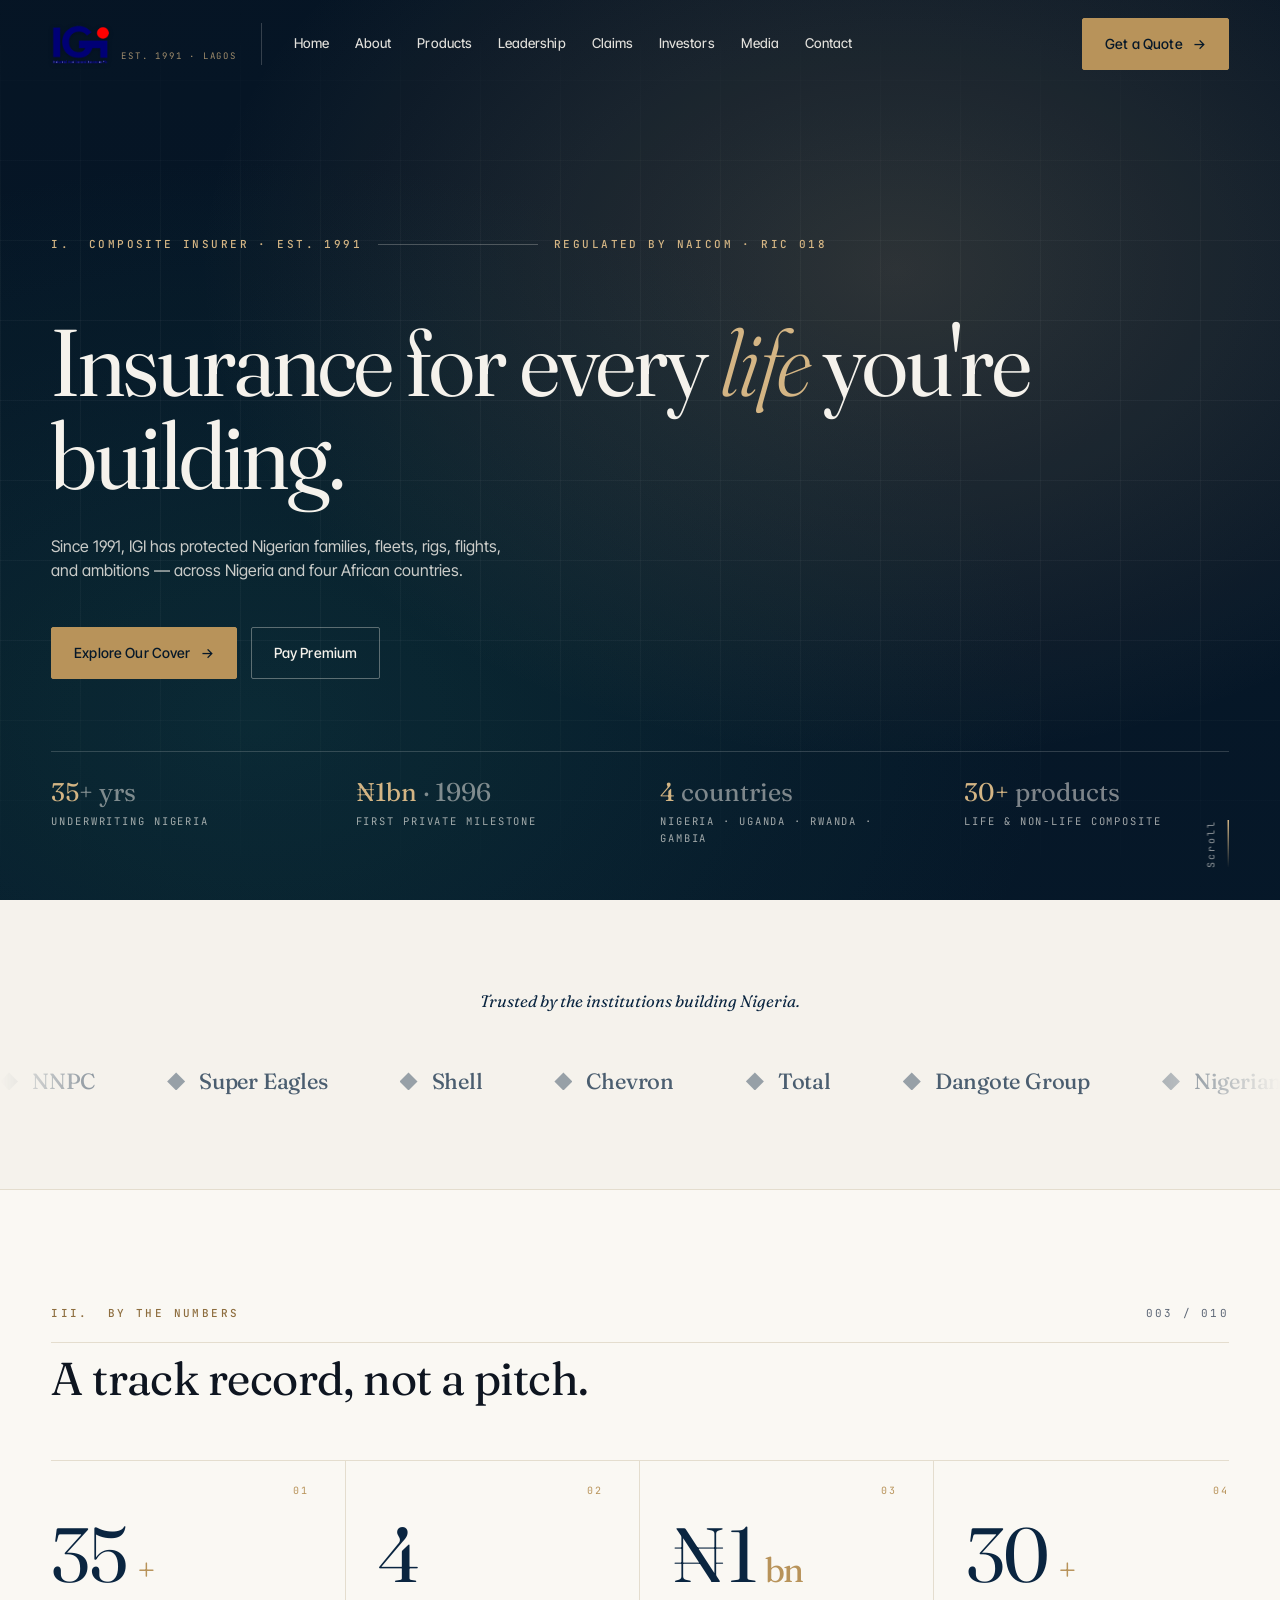
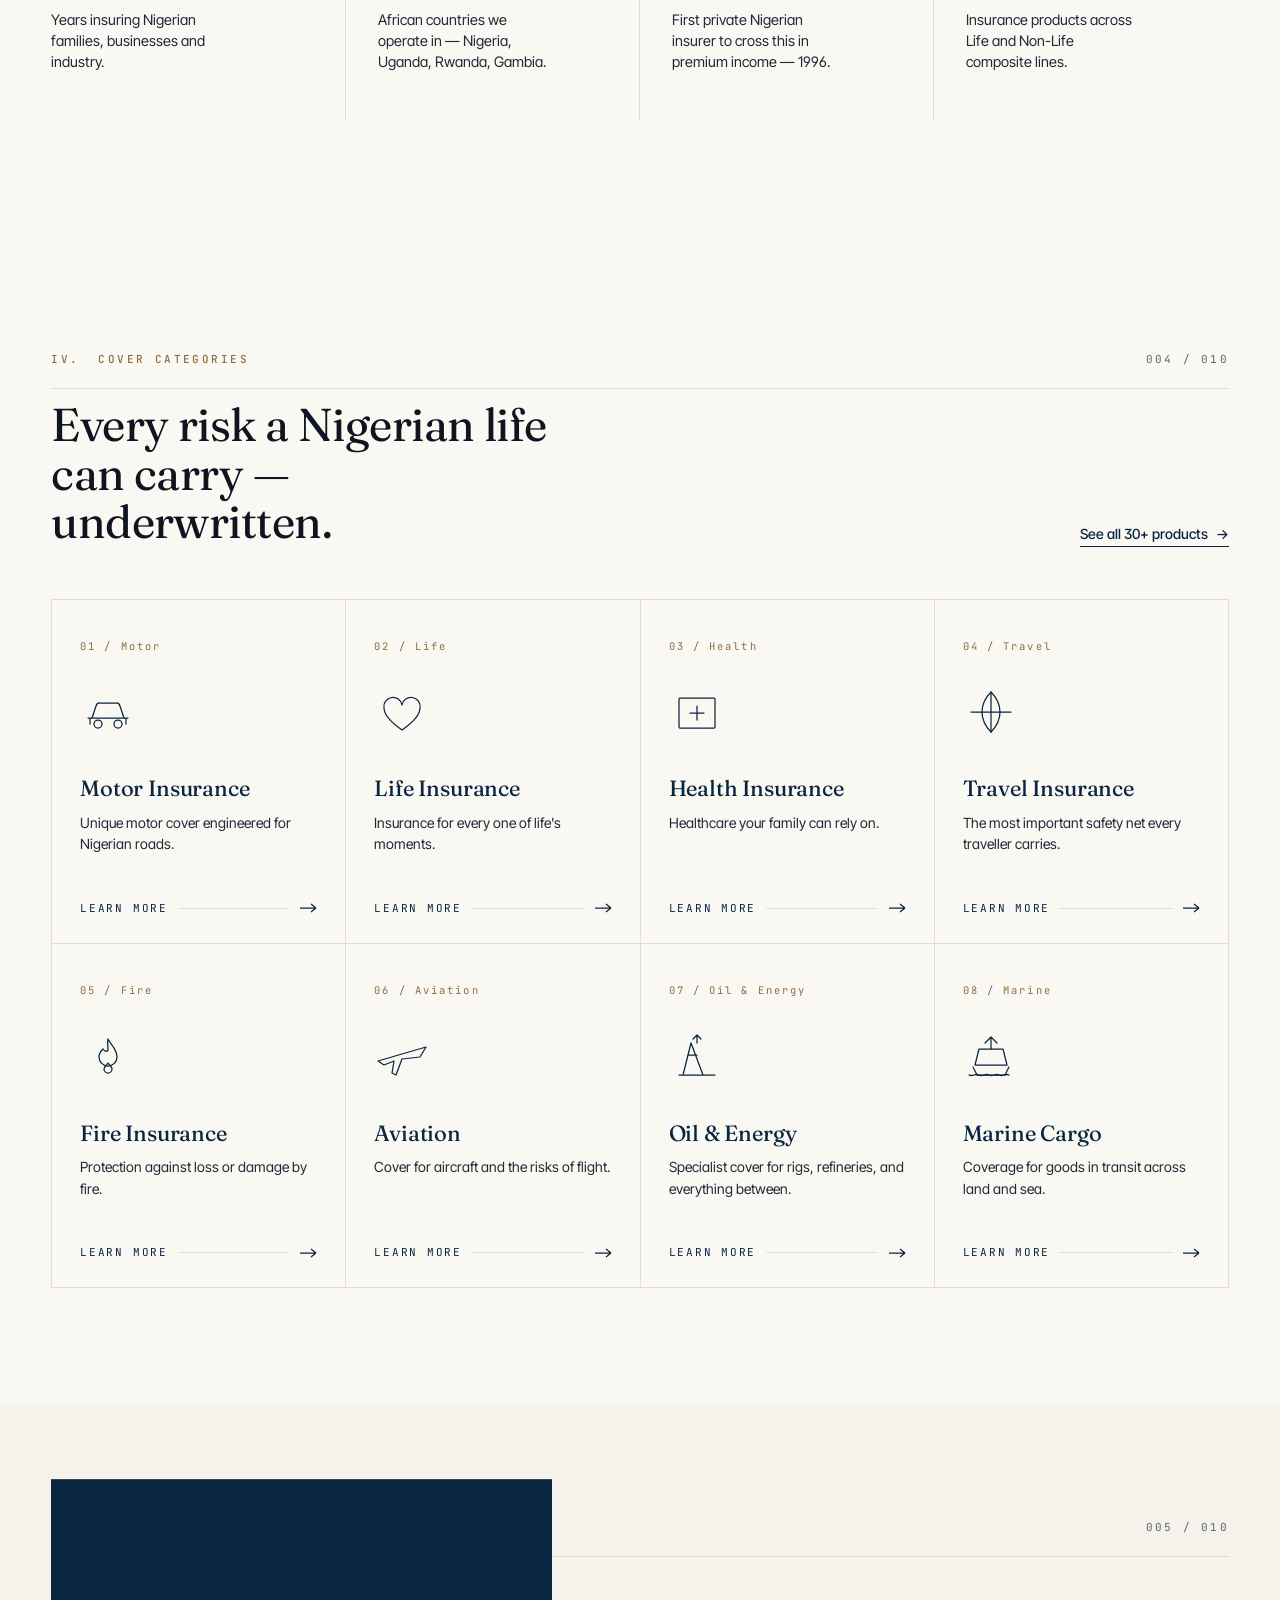
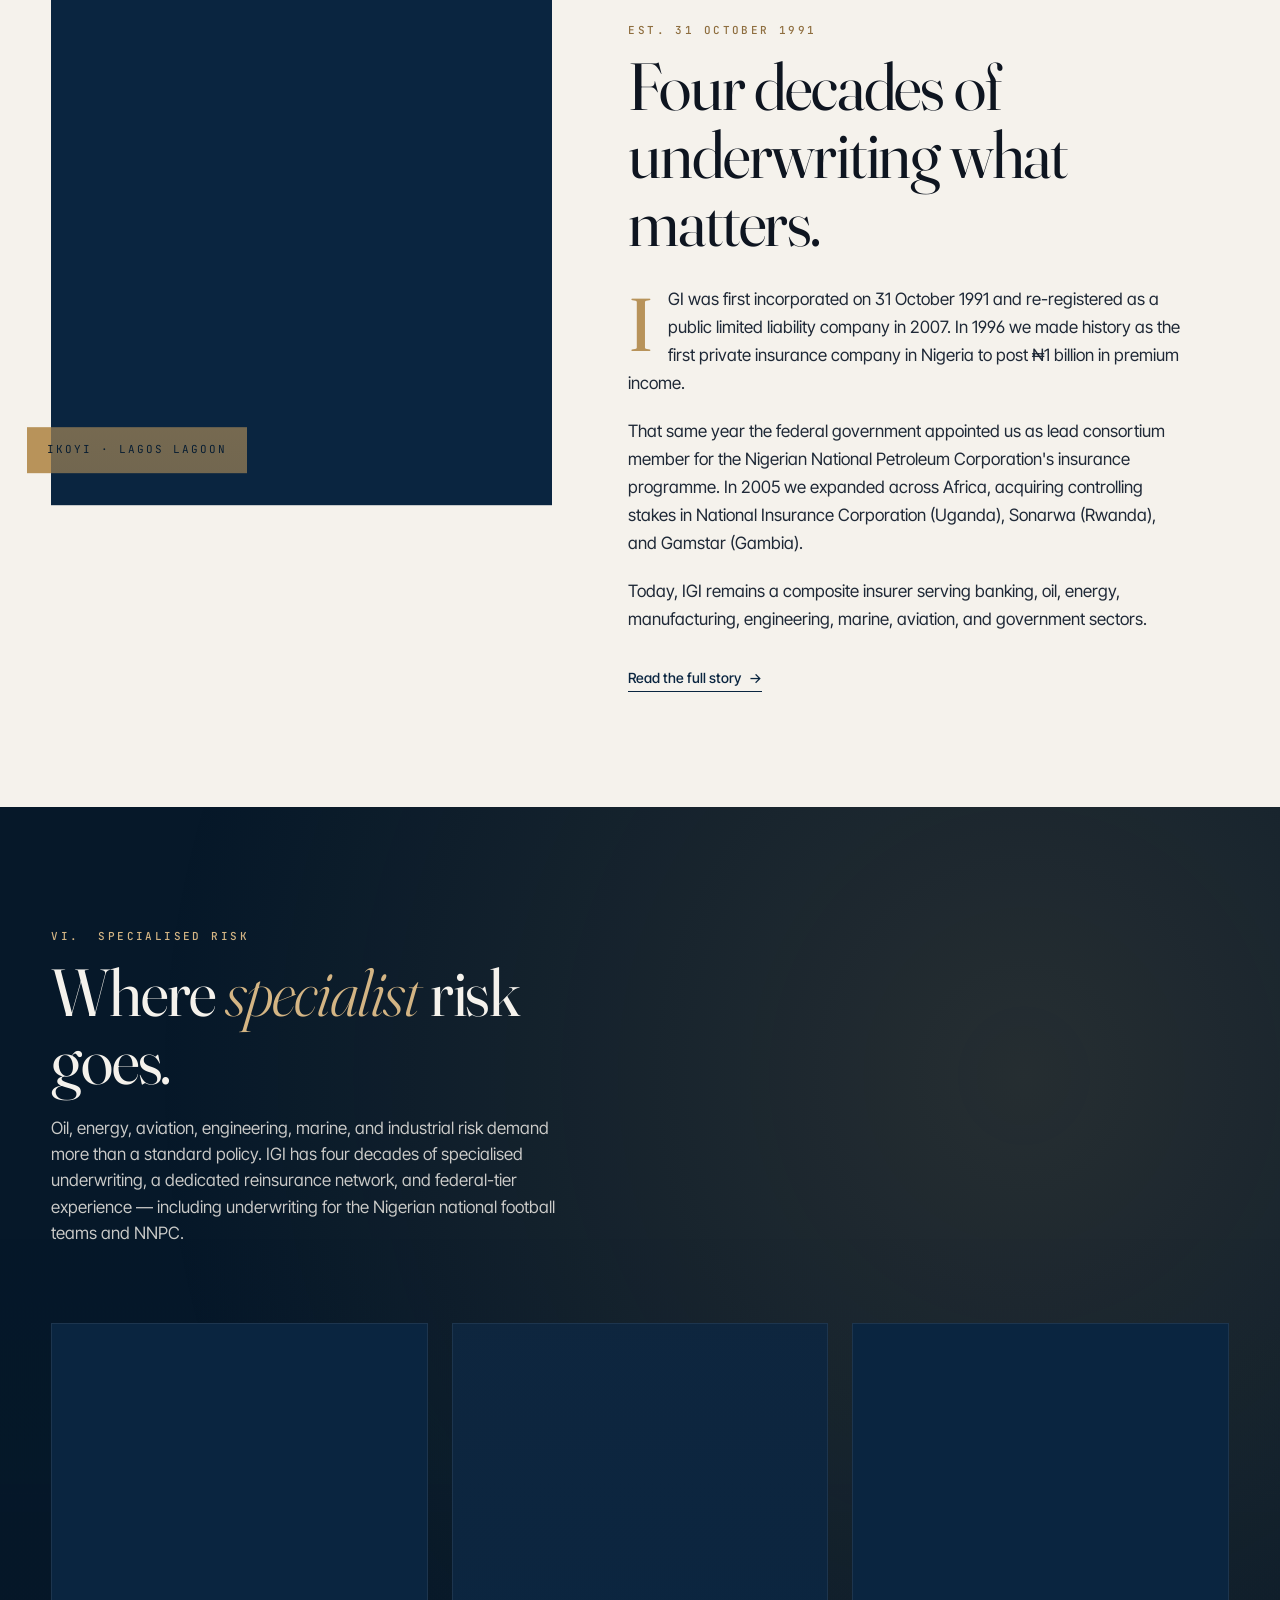
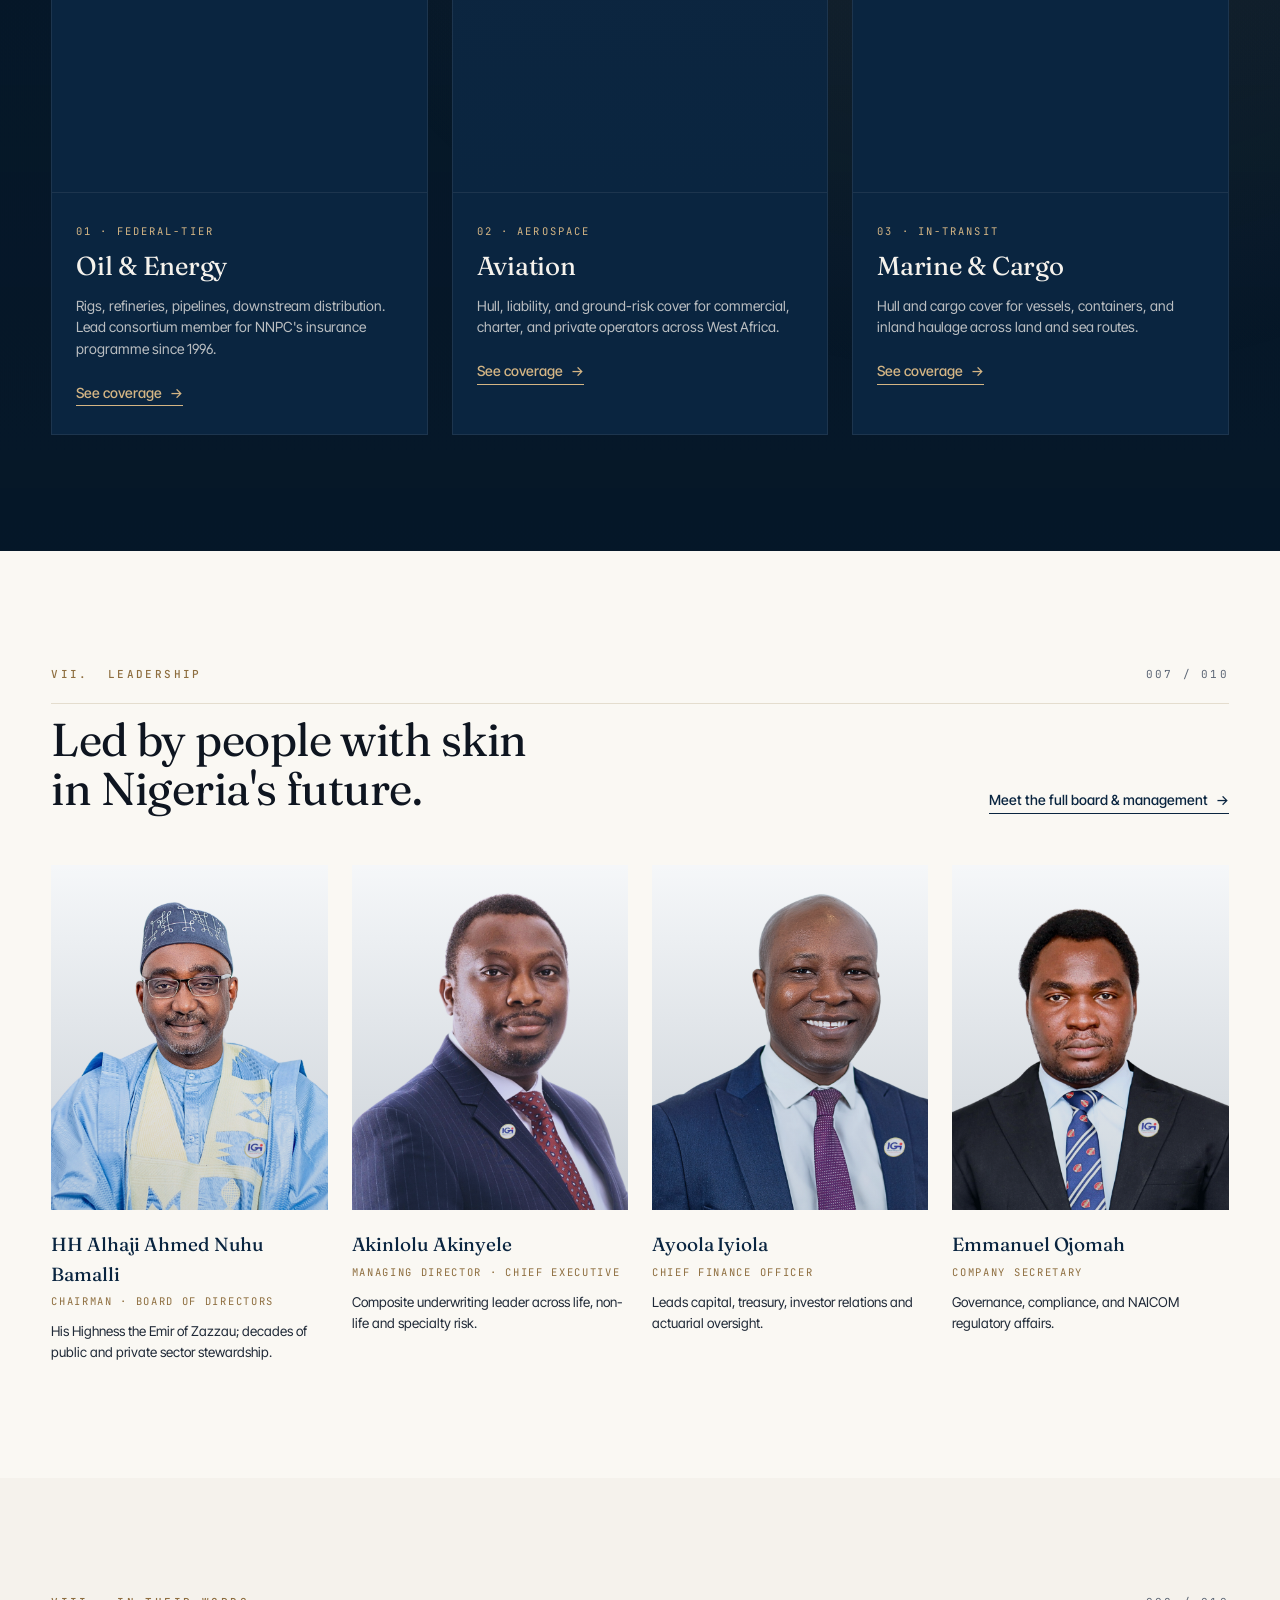
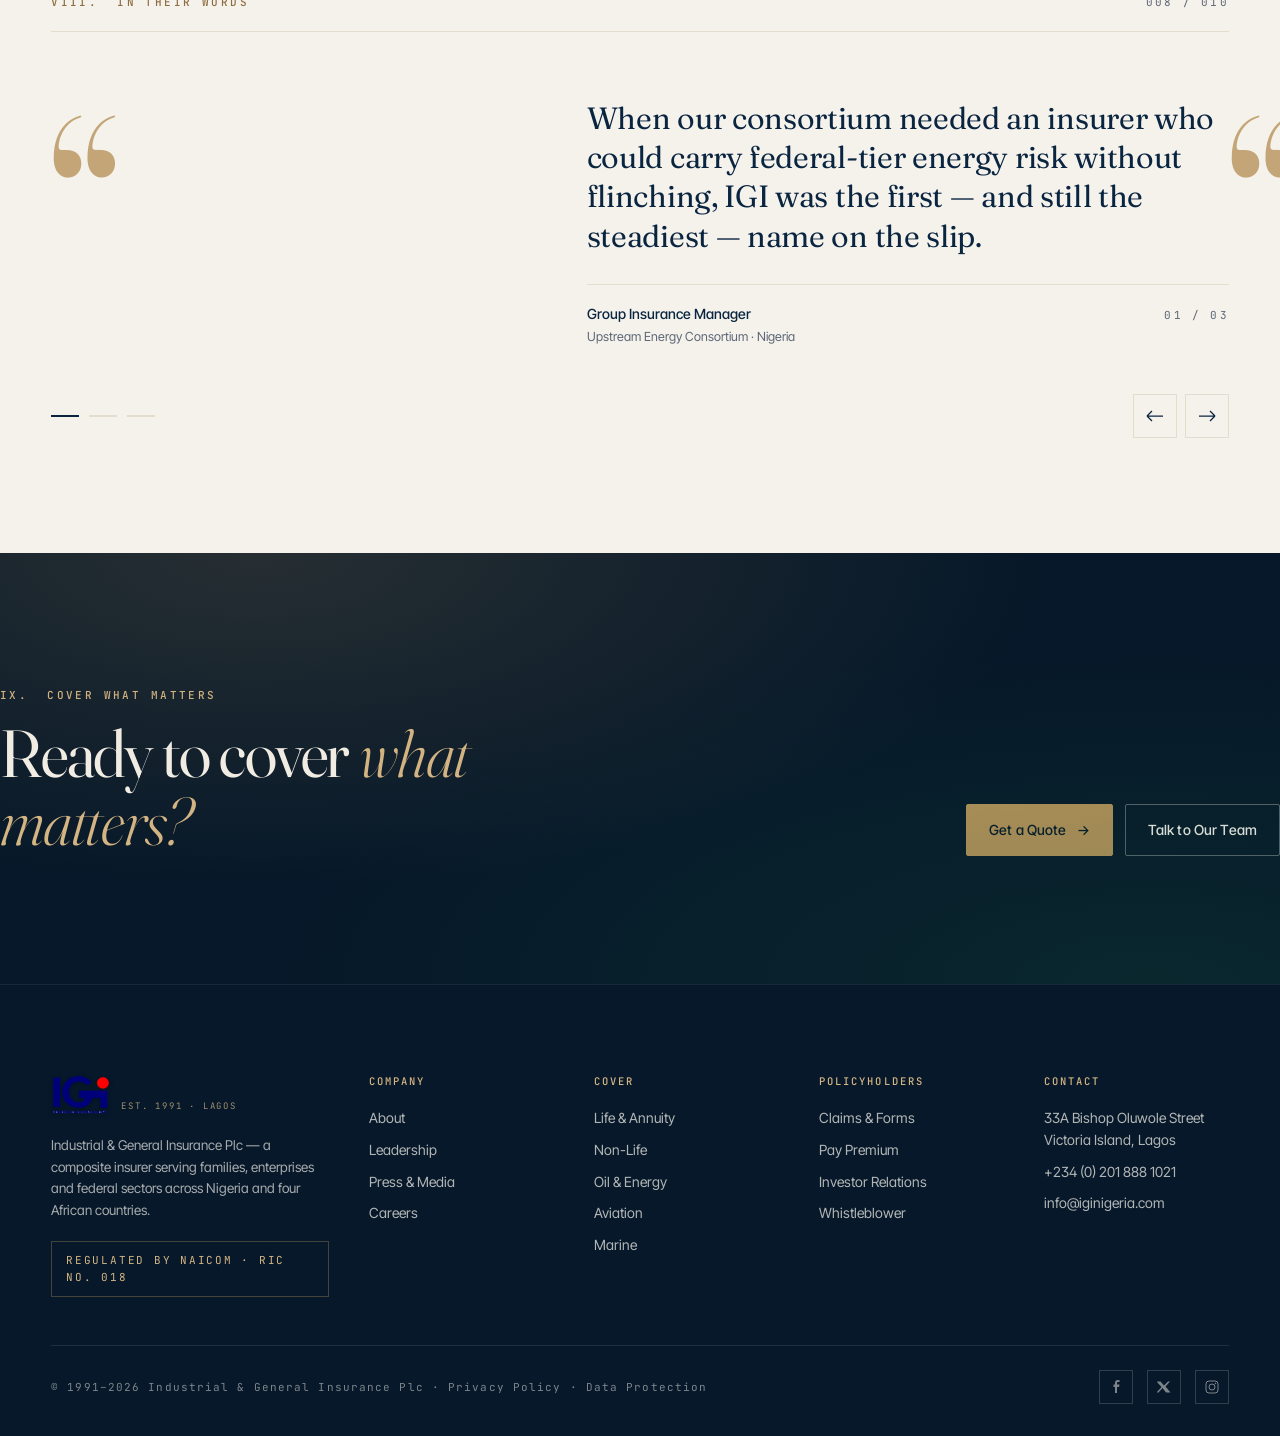
==== commit a93c8842: "Replace fake letter-mark with real IGI logo + add Chairman photo - assets/logo.png wired into nav on" ====
--- a/index.html
+++ b/index.html
@@ -16,8 +16,8 @@
 <header class="nav is-light">
   <div class="container nav__inner">
     <a href="index.html" class="nav__logo">
-      <div class="nav__logo-mark">i</div>
-      <div class="nav__logo-text">IGI<small>Est. 1991 · Lagos</small></div>
+      <img src="assets/logo.png" alt="IGI — Industrial & General Insurance Plc" class="nav__logo-img">
+      <small class="nav__logo-est">Est. 1991 · Lagos</small>
     </a>
     <nav class="nav__links" aria-label="Primary">
       <a class="nav__link is-active" href="index.html">Home</a>
@@ -427,9 +427,9 @@
   <div class="container">
     <div class="footer__top">
       <div class="footer__brand">
-        <a href="index.html" class="nav__logo">
-          <div class="nav__logo-mark">i</div>
-          <div class="nav__logo-text" style="color:var(--ivory)">IGI<small style="color:var(--brass-light)">Est. 1991 · Lagos</small></div>
+        <a href="index.html" class="nav__logo nav__logo--dark">
+          <img src="assets/logo.png" alt="IGI — Industrial & General Insurance Plc" class="nav__logo-img">
+          <small class="nav__logo-est" style="color:var(--brass-light)">Est. 1991 · Lagos</small>
         </a>
         <p>Industrial &amp; General Insurance Plc — a composite insurer serving families, enterprises and federal sectors across Nigeria and four African countries.</p>
         <div class="footer__reg">Regulated by NAICOM · RIC No. 018</div>
--- a/assets/styles.css
+++ b/assets/styles.css
@@ -252,31 +252,50 @@
   transition: border-color .35s var(--ease);
 }
 .nav.is-scrolled .nav__logo { border-right-color: var(--rule); }
-.nav__logo-mark {
-  width: 34px; height: 34px;
-  display: grid; place-items: center;
-  background: var(--brass);
-  color: var(--navy-deep);
-  font-family: var(--f-display);
-  font-weight: 600;
-  font-size: 17px;
-  letter-spacing: -0.02em;
-}
-.nav__logo-text {
-  font-family: var(--f-display);
-  font-weight: 500;
-  font-size: 17px;
-  letter-spacing: -0.01em;
-  line-height: 1;
-}
-.nav__logo-text small {
+/* Real IGI wordmark logo */
+.nav__logo-img {
+  height: 42px;
+  width: auto;
+  display: block;
+  flex-shrink: 0;
+  transition: height .35s var(--ease), filter .35s var(--ease);
+}
+.nav.is-scrolled .nav__logo-img { height: 38px; }
+
+/* Subtle brightness lift on dark/transparent nav so the blue IGI stays
+   readable against navy.  No filter on the scrolled (ivory) state. */
+.nav.is-light:not(.is-scrolled) .nav__logo-img {
+  filter: brightness(1.15) contrast(1.05) drop-shadow(0 1px 2px rgba(0,0,0,0.25));
+}
+
+.nav__logo-est {
   display: block;
   font-family: var(--f-mono);
   font-size: 9px;
   letter-spacing: 0.2em;
-  margin-top: 3px;
-  opacity: .65;
   font-weight: 400;
+  color: var(--brass-light);
+  text-transform: uppercase;
+  line-height: 1;
+  opacity: .75;
+  white-space: nowrap;
+  align-self: end;
+  padding-bottom: 4px;
+  transition: color .35s var(--ease);
+}
+.nav.is-scrolled .nav__logo-est { color: var(--brass-deep); opacity: .85; }
+
+/* Footer variant — always on navy-deep */
+.nav__logo--dark .nav__logo-img {
+  filter: brightness(1.2) contrast(1.05) drop-shadow(0 1px 2px rgba(0,0,0,0.3));
+}
+.nav__logo--dark .nav__logo-est { color: var(--brass-light); }
+
+/* Shrink on narrower viewports */
+@media (max-width: 600px) {
+  .nav__logo-img { height: 36px; }
+  .nav.is-scrolled .nav__logo-img { height: 32px; }
+  .nav__logo-est { display: none; }  /* hide the tag on phones so logo fits */
 }
 .nav__links {
   display: flex; align-items: center; gap: 26px;
